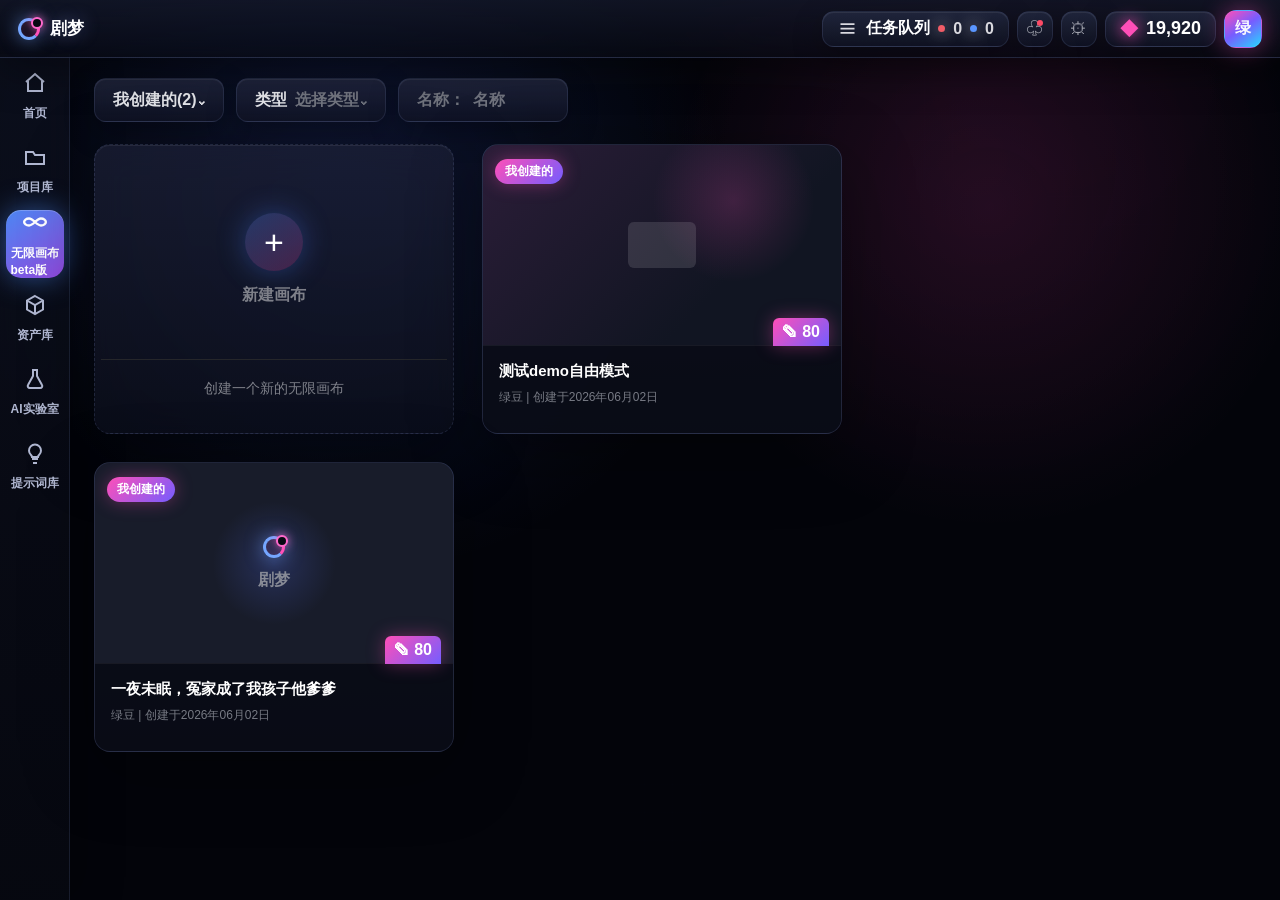
==== index.html @ 3d91cedb "Update canvas app" ====
<!doctype html>
<html lang="zh-CN">
  <head>
    <meta charset="UTF-8" />
    <meta name="viewport" content="width=device-width, initial-scale=1.0" />
    <title>剧梦 - 无限画布</title>
    <link rel="stylesheet" href="./styles.css?v=asset-import-button-1" />
  </head>
  <body>
    <div id="app"></div>
    <script src="./app.js?v=asset-import-button-1"></script>
  </body>
</html>
---- styles.css ----
:root {
  --bg: #0c0c0e;
  --bg-soft: #111114;
  --panel: #1b1b1f;
  --panel-2: #222227;
  --line: #25262b;
  --line-strong: #333640;
  --text: #f4f5f8;
  --muted: #8e909a;
  --muted-2: #6e717b;
  --blue: #1e6cff;
  --blue-soft: rgba(30, 108, 255, 0.18);
  --pink: #ff3f91;
  --green: #19d873;
  --shadow: 0 20px 80px rgba(0, 0, 0, 0.45);
  --topbar: 54px;
  --sidebar: 70px;
  font-family: "PingFang SC", "Microsoft YaHei", "Noto Sans SC", sans-serif;
}

* {
  box-sizing: border-box;
}

body {
  margin: 0;
  min-width: 1180px;
  height: 100vh;
  overflow: hidden;
  background: var(--bg);
  color: var(--text);
  letter-spacing: 0;
}

button,
input,
textarea {
  font: inherit;
}

button {
  border: 0;
  color: inherit;
  background: transparent;
  cursor: pointer;
}

.app-shell {
  width: 100vw;
  height: 100vh;
  background: #0d0d0f;
}

.brand {
  display: flex;
  align-items: center;
  gap: 10px;
  height: var(--topbar);
  padding: 0 18px;
  color: #fff;
  font-weight: 700;
  font-size: 16px;
  white-space: nowrap;
}

.brand-mark {
  position: relative;
  width: 22px;
  height: 22px;
  border: 3px solid #8178ff;
  border-right-color: #e65aac;
  border-radius: 50%;
}

.brand-mark::after {
  content: "";
  position: absolute;
  right: -6px;
  top: -4px;
  width: 8px;
  height: 8px;
  border: 2px solid #c268ff;
  border-radius: 50%;
  background: #101012;
}

.topbar {
  position: fixed;
  inset: 0 0 auto 0;
  z-index: 40;
  height: var(--topbar);
  display: flex;
  align-items: center;
  justify-content: space-between;
  background: #111112;
  border-bottom: 1px solid #202126;
}

.top-left,
.top-right {
  display: flex;
  align-items: center;
  height: 100%;
}

.top-divider {
  width: 1px;
  height: 22px;
  background: #2c2d34;
}

.hamburger {
  width: 50px;
  height: 100%;
  display: grid;
  place-items: center;
  color: #d8d9df;
  font-size: 22px;
}

.canvas-title {
  min-width: 160px;
  height: 100%;
  display: flex;
  align-items: center;
  padding: 0 16px;
  color: #f4f4f6;
  border-left: 1px solid #2b2c31;
}

.title-input {
  width: 190px;
  height: 32px;
  padding: 0 10px;
  border: 1px solid #2c64ef;
  border-radius: 6px;
  background: #17181d;
  color: #fff;
  outline: none;
}

.top-pill {
  height: 36px;
  display: flex;
  align-items: center;
  gap: 8px;
  margin-right: 8px;
  padding: 0 14px;
  border-radius: 12px;
  background: #1a1b20;
  color: #d9d9df;
  font-weight: 600;
  box-shadow: inset 0 0 0 1px rgba(255, 255, 255, 0.03);
}

.queue-dot {
  width: 7px;
  height: 7px;
  border-radius: 50%;
  background: #f05c67;
}

.queue-dot.blue {
  background: #5a96ff;
}

.top-icon {
  width: 36px;
  height: 36px;
  margin-right: 8px;
  border-radius: 12px;
  background: #1a1b20;
  color: #a9abb5;
  display: grid;
  place-items: center;
  font-size: 17px;
  position: relative;
}

.notify-dot {
  position: absolute;
  top: 8px;
  right: 9px;
  width: 6px;
  height: 6px;
  border-radius: 50%;
  background: #ff4b67;
}

.credit {
  color: #fff;
  font-size: 18px;
}

.diamond {
  color: var(--pink);
}

.avatar {
  width: 38px;
  height: 38px;
  margin-right: 18px;
  border-radius: 12px;
  background: linear-gradient(145deg, #ff4da6, #ff2c83);
  display: grid;
  place-items: center;
  font-weight: 800;
}

.projects-layout {
  height: 100vh;
  padding-top: var(--topbar);
  display: grid;
  grid-template-columns: var(--sidebar) 1fr;
}

.project-sidebar {
  border-right: 1px solid #222329;
  background: #111112;
  padding-top: 8px;
}

.nav-item {
  width: 58px;
  height: 68px;
  margin: 0 auto 6px;
  display: flex;
  flex-direction: column;
  align-items: center;
  justify-content: center;
  gap: 6px;
  color: #9c9ea8;
  border-radius: 15px;
  font-size: 12px;
  font-weight: 600;
}

.nav-item.active {
  color: #fff;
  background: #2a2b31;
}

.nav-icon {
  font-size: 23px;
  line-height: 1;
}

.project-main {
  padding: 24px;
  background: #0f0f10;
}

.filters {
  display: flex;
  align-items: center;
  gap: 12px;
  margin-bottom: 22px;
}

.filter-pill,
.search-pill {
  height: 44px;
  display: flex;
  align-items: center;
  gap: 8px;
  border-radius: 12px;
  background: #202126;
  color: #e5e6eb;
  padding: 0 18px;
  font-weight: 700;
}

.filter-pill span,
.search-pill span {
  color: #737681;
  font-weight: 600;
}

.search-pill {
  width: 170px;
  color: #72757f;
  justify-content: flex-start;
}

.project-grid {
  display: grid;
  grid-template-columns: 360px 360px 360px;
  gap: 24px;
  align-items: start;
}

.new-project-card,
.project-card {
  height: 290px;
  overflow: hidden;
  border-radius: 16px;
  background: #161719;
}

.new-project-card {
  border: 1px dashed #303139;
  color: #7e8089;
}

.new-project-hit {
  height: 200px;
  display: grid;
  place-items: center;
  border-bottom: 1px solid #25262a;
}

.new-plus {
  width: 58px;
  height: 58px;
  border-radius: 50%;
  background: #2b2c31;
  color: #b6b8c0;
  display: grid;
  place-items: center;
  margin: 0 auto 14px;
  font-size: 34px;
  font-weight: 300;
}

.new-project-card p {
  margin: 0;
  padding: 20px;
  font-size: 14px;
}

.project-card {
  position: relative;
  background: #1d1e22;
  color: #fff;
}

.project-card .thumb {
  height: 200px;
  display: grid;
  place-items: center;
  background: radial-gradient(circle at 52% 34%, rgba(161, 128, 103, 0.28), transparent 20%),
    linear-gradient(135deg, #563428, #27272b 70%);
}

.project-card.alt .thumb {
  background: #292a2e;
}

.created-badge {
  position: absolute;
  left: 12px;
  top: 14px;
  border-radius: 999px;
  padding: 4px 10px;
  background: var(--pink);
  font-size: 12px;
  font-weight: 700;
}

.project-meta {
  position: relative;
  height: 90px;
  padding: 16px 16px 0;
  background: #17181b;
}

.project-meta h3 {
  margin: 0 0 8px;
  font-size: 15px;
}

.project-meta p {
  margin: 0;
  color: #777a84;
  font-size: 12px;
}

.price-tag {
  position: absolute;
  right: 12px;
  top: -28px;
  height: 28px;
  display: flex;
  align-items: center;
  gap: 4px;
  border-radius: 6px 6px 0 0;
  background: rgba(187, 49, 119, 0.7);
  padding: 0 9px;
  color: #ff7ab8;
  font-weight: 700;
}

.canvas-page {
  height: 100vh;
  padding-top: var(--topbar);
  background: #09090a;
}

.canvas-toolbar {
  position: fixed;
  z-index: 35;
  left: 0;
  top: var(--topbar);
  bottom: 0;
  width: 54px;
  border-right: 1px solid #25262a;
  background: #0c0c0e;
  display: flex;
  flex-direction: column;
  align-items: center;
  padding-top: 14px;
}

.tool-btn {
  width: 40px;
  height: 40px;
  border-radius: 10px;
  color: #aeb1bc;
  display: grid;
  place-items: center;
  margin-bottom: 14px;
  font-size: 22px;
}

.tool-btn.primary {
  background: #1269ff;
  color: #fff;
}

.tool-btn.bottom {
  margin-top: auto;
  margin-bottom: 22px;
}

.canvas-viewport {
  position: absolute;
  inset: var(--topbar) 0 0 54px;
  overflow: hidden;
  cursor: grab;
  background-color: #09090a;
  background-image:
    linear-gradient(rgba(255, 255, 255, 0.065) 1px, transparent 1px),
    linear-gradient(90deg, rgba(255, 255, 255, 0.065) 1px, transparent 1px),
    linear-gradient(rgba(255, 255, 255, 0.025) 1px, transparent 1px),
    linear-gradient(90deg, rgba(255, 255, 255, 0.025) 1px, transparent 1px);
  background-size: 80px 80px, 80px 80px, 16px 16px, 16px 16px;
}

.canvas-viewport.panning {
  cursor: grabbing;
}

.world {
  position: absolute;
  left: 0;
  top: 0;
  width: 1px;
  height: 1px;
  transform-origin: 0 0;
  will-change: transform;
}

.edge-layer {
  position: absolute;
  left: -50000px;
  top: -50000px;
  width: 100000px;
  height: 100000px;
  overflow: visible;
  pointer-events: none;
}

.edge-path {
  fill: none;
  stroke: #566179;
  stroke-width: 2;
  pointer-events: stroke;
  cursor: pointer;
  will-change: d;
}

.edge-layer marker path {
  fill: rgba(144, 170, 255, 0.88);
}

.edge-path.hit {
  stroke: transparent;
  stroke-width: 14;
}

.edge-path.selected {
  stroke: #2e7cff;
}

.edge-path.pending {
  stroke: #2e7cff;
  stroke-dasharray: 8 8;
  pointer-events: none;
}

.empty-hint {
  position: absolute;
  left: 50%;
  top: 50%;
  display: flex;
  align-items: center;
  gap: 12px;
  color: #737680;
  transform: translate(-50%, -50%);
  font-size: 20px;
  font-weight: 500;
  pointer-events: none;
}

.empty-hint-icon {
  width: 22px;
  height: 22px;
  display: grid;
  place-items: center;
  color: #8c8f9c;
}

.node {
  position: absolute;
  background: #1a1b1f;
  border: 1px solid #252830;
  border-radius: 14px;
  color: #f0f1f4;
  box-shadow: 0 20px 50px rgba(0, 0, 0, 0.25);
  user-select: none;
  will-change: left, top, width, height;
}

.image-node.has-image {
  background: transparent;
  border-color: #3f4149;
}

.node.selected {
  border-color: #1e6cff;
  box-shadow: 0 0 0 1px #1e6cff, 0 0 34px rgba(30, 108, 255, 0.25);
}

.node-header {
  height: 46px;
  display: flex;
  align-items: center;
  gap: 10px;
  padding: 0 18px;
  color: #9a9da7;
  font-size: 14px;
  font-weight: 600;
}

.node-header button {
  margin-left: auto;
  color: #9fa2ac;
  border-radius: 6px;
  width: 26px;
  height: 26px;
}

.node-header button:hover {
  background: #292a30;
}

.node-body {
  padding: 14px 18px 18px;
}

.text-node .node-body,
.image-node .node-body {
  height: calc(100% - 46px);
}

.image-node.has-image .node-header {
  position: absolute;
  left: 0;
  top: -39px;
  height: 30px;
  padding: 0;
  color: #a5a7b0;
  font-size: 20px;
  background: transparent;
  pointer-events: none;
}

.image-node.has-image .node-body {
  height: 100%;
  padding: 0;
}

.text-node-empty {
  height: 120px;
  display: grid;
  place-items: center;
}

.skeleton-line {
  height: 8px;
  border-radius: 999px;
  background: #2c2d32;
  margin-bottom: 7px;
}

.node textarea {
  width: 100%;
  height: 100%;
  min-height: 120px;
  resize: none;
  outline: 0;
  border: 1px solid transparent;
  border-radius: 10px;
  background: #141518;
  color: #e9eaf0;
  padding: 12px;
  line-height: 1.6;
}

.node textarea:focus {
  border-color: #2e6eff;
}

.try-title {
  color: #8b8e98;
  margin: 4px 0 10px;
  font-size: 13px;
}

.quick-row {
  height: 40px;
  display: flex;
  align-items: center;
  gap: 10px;
  padding: 0 12px;
  margin-bottom: 10px;
  border-radius: 9px;
  background: #222328;
  color: #f0f1f6;
  font-weight: 600;
}

.quick-row span:last-child {
  margin-left: auto;
  color: #767985;
}

.image-drop {
  height: 94px;
  display: grid;
  place-items: center;
  text-align: center;
  border: 1px dashed #555761;
  border-radius: 10px;
  background: #111214;
  color: #858893;
}

.image-drop strong {
  display: block;
  margin-top: 8px;
  color: #979aa5;
  font-size: 13px;
}

.image-drop small {
  display: block;
  margin-top: 4px;
  font-size: 12px;
}

.image-preview {
  width: 100%;
  height: 100%;
  border-radius: 10px;
  object-fit: cover;
  background: #111214;
  border: 1px solid #2c2e36;
}

.image-node.has-image .image-preview {
  border-color: #4b4d56;
  box-shadow: 0 22px 70px rgba(0, 0, 0, 0.36);
}

.image-node.expanding {
  background: #f6f7f9;
  border: 0;
  overflow: visible;
}

.image-node.expanding .node-header,
.image-node.expanding .image-size-label {
  color: #3a3c44;
}

.image-node.expanding .node-body {
  height: 100%;
  overflow: visible;
}

.node-expand-canvas {
  width: 100%;
  height: 100%;
  display: grid;
  place-items: center;
  border: 5px solid #15191f;
  background-color: #fff;
  background-image:
    linear-gradient(45deg, #e5e7eb 25%, transparent 25%),
    linear-gradient(-45deg, #e5e7eb 25%, transparent 25%),
    linear-gradient(45deg, transparent 75%, #e5e7eb 75%),
    linear-gradient(-45deg, transparent 75%, #e5e7eb 75%);
  background-position: 0 0, 0 12px, 12px -12px, -12px 0;
  background-size: 24px 24px;
}

.node-expand-canvas .image-preview {
  width: 58%;
  height: 58%;
  border: 0;
  border-radius: 0;
  box-shadow: none;
}

.node-expand-panel {
  position: absolute;
  left: 50%;
  top: calc(100% + 26px);
  z-index: 9;
  width: max-content;
  max-width: calc(100vw - 40px);
  height: 70px;
  display: flex;
  align-items: center;
  gap: 14px;
  transform: translateX(-50%);
  border-radius: 26px;
  background: #fff;
  box-shadow: 0 18px 56px rgba(20, 25, 35, 0.16);
  padding: 0 16px 0 14px;
  color: #15161a;
}

.expand-exit {
  width: 80px;
  height: 58px;
  display: grid;
  place-items: center;
  border-right: 1px solid #e2e4e8;
  color: #15161a;
  font-size: 38px;
}

.expand-exit span {
  display: block;
  margin-top: -8px;
  font-size: 15px;
}

.expand-scale-select select,
.node-expand-panel .ratio-option {
  height: 46px;
  border: 0;
  border-radius: 12px;
  background: transparent;
  color: #15161a;
  padding: 0 18px;
  font-size: 22px;
}

.expand-select {
  position: relative;
}

.expand-select > button {
  height: 46px;
  min-width: 116px;
  display: inline-flex;
  align-items: center;
  justify-content: center;
  gap: 8px;
  border-radius: 12px;
  color: #15161a;
  font-size: 18px;
  font-weight: 700;
  white-space: nowrap;
}

.expand-select > button small {
  color: #7b8190;
  font-size: 13px;
  font-weight: 700;
}

.expand-select.open > button,
.expand-select > button:hover {
  background: #e8e8ea;
}

.expand-select-menu {
  position: absolute;
  left: 0;
  bottom: calc(100% + 10px);
  min-width: 148px;
  overflow: hidden;
  border: 1px solid #d9dbe1;
  border-radius: 14px;
  background: #fff;
  box-shadow: 0 18px 48px rgba(20, 25, 35, 0.18);
  padding: 6px;
}

.expand-select-menu button {
  width: 100%;
  height: 40px;
  border-radius: 10px;
  color: #15161a;
  font-size: 18px;
}

.expand-select-menu button:hover,
.expand-select-menu button.active {
  background: #e8e8ea;
}

.node-expand-panel .ratio-option.active {
  background: #e8e8ea;
}

.expand-apply {
  width: 52px;
  height: 52px;
  flex: 0 0 auto;
  border-radius: 18px;
  color: #fff;
  font-size: 26px;
  font-weight: 900;
  background: linear-gradient(145deg, #5f7cff, #d64cff);
  box-shadow: 0 12px 28px rgba(95, 124, 255, 0.36), 0 0 28px rgba(214, 76, 255, 0.26);
}

.expand-apply:hover {
  transform: translateY(-1px);
}

.task-state {
  position: absolute;
  inset: 0;
  z-index: 4;
  display: grid;
  place-items: center;
  align-content: center;
  gap: 8px;
  border-radius: 14px;
  background: rgba(15, 16, 19, 0.68);
  color: #fff;
  text-align: center;
  pointer-events: none;
}

.task-state::before {
  content: "";
  width: 32px;
  height: 32px;
  border: 3px solid rgba(255, 255, 255, 0.28);
  border-top-color: #fff;
  border-radius: 50%;
  animation: spin 0.9s linear infinite;
}

.task-state.success::before {
  content: "✓";
  width: 34px;
  height: 34px;
  display: grid;
  place-items: center;
  border: 0;
  border-radius: 50%;
  background: #20c76c;
  animation: none;
}

.task-state.failed::before {
  content: "!";
  width: 34px;
  height: 34px;
  display: grid;
  place-items: center;
  border: 0;
  border-radius: 50%;
  background: #e04c5f;
  animation: none;
}

.task-state strong {
  font-size: 18px;
}

.task-state span {
  color: #cfd2da;
  font-size: 13px;
}

@keyframes spin {
  to { transform: rotate(360deg); }
}

.image-size-label {
  position: absolute;
  top: -37px;
  left: 50%;
  transform: translateX(-50%);
  color: #777a84;
  font-size: 18px;
  white-space: nowrap;
  pointer-events: none;
}

.image-tool-panel {
  position: absolute;
  left: 50%;
  top: -108px;
  z-index: 8;
  width: 630px;
  height: 70px;
  display: flex;
  flex-wrap: nowrap;
  align-items: stretch;
  transform: translateX(-50%) scale(var(--toolbar-scale, 1));
  transform-origin: bottom center;
  border: 1px solid rgba(255, 255, 255, 0.08);
  background: linear-gradient(180deg, rgba(42, 43, 46, 0.94), rgba(30, 31, 34, 0.94));
  box-shadow: 0 22px 80px rgba(0, 0, 0, 0.55);
}

.image-tool {
  position: relative;
  flex: 0 0 70px;
  width: 70px;
  display: flex;
  flex-direction: column;
  align-items: center;
  justify-content: center;
  gap: 4px;
  color: #fff;
  font-size: 14px;
  min-width: 0;
}

.image-tool + .image-tool {
  border-left: 1px solid rgba(255, 255, 255, 0.08);
}

.image-tool span {
  height: 22px;
  display: grid;
  place-items: center;
  font-size: 22px;
  line-height: 1;
}

.image-tool strong {
  max-width: 100%;
  overflow: hidden;
  text-overflow: clip;
  white-space: nowrap;
  font-size: 12px;
  font-weight: 700;
}

.image-tool:hover {
  background: rgba(255, 255, 255, 0.06);
}

.asset-preview {
  height: 100%;
}

.composer {
  position: absolute;
  left: 0;
  top: calc(100% + 8px);
  width: 680px;
  min-height: 150px;
  border-radius: 14px;
  background: #202125;
  box-shadow: var(--shadow);
  padding: 18px 20px;
  z-index: 6;
}

.composer.compact {
  width: 600px;
}

.image-composer.with-image {
  width: min(760px, 96vw);
}

.composer textarea {
  min-height: 72px;
  height: 82px;
  background: transparent;
  border: 0;
  padding: 0;
  font-size: 15px;
}

.composer textarea:focus {
  border: 0;
}

.composer-footer {
  display: flex;
  align-items: center;
  gap: 14px;
  flex-wrap: wrap;
  margin-top: 16px;
  color: #c0c2ca;
  font-size: 14px;
}

.composer-footer .send {
  margin-left: auto;
  width: 38px;
  height: 38px;
  border-radius: 14px;
  background: #696b7c;
  color: #fff;
  font-size: 19px;
}

.composer-footer .send:disabled {
  opacity: 0.35;
  cursor: not-allowed;
}

.composer-select {
  display: inline-flex;
  align-items: center;
  gap: 6px;
  color: #e1e2e8;
  white-space: nowrap;
}

.composer-select select {
  border: 0;
  outline: 0;
  background: transparent;
  color: #e1e2e8;
  font: inherit;
  font-weight: 700;
}

.custom-select {
  position: relative;
  z-index: 20;
}

.select-trigger {
  height: 32px;
  display: inline-flex;
  align-items: center;
  gap: 8px;
  border-radius: 8px;
  color: #e1e2e8;
  padding: 0 2px;
}

.select-trigger strong {
  font-weight: 800;
}

.select-trigger em {
  color: #b6b9c4;
  font-style: normal;
  font-size: 18px;
}

.select-trigger:hover,
.custom-select.open .select-trigger {
  color: #fff;
}

.select-menu {
  position: absolute;
  left: 0;
  bottom: calc(100% + 8px);
  min-width: 128px;
  overflow: hidden;
  border: 1px solid #343640;
  border-radius: 10px;
  background: #222328;
  box-shadow: 0 18px 58px rgba(0, 0, 0, 0.48);
  padding: 6px;
}

.select-menu button {
  width: 100%;
  height: 34px;
  display: flex;
  align-items: center;
  border-radius: 7px;
  color: #d9dbe2;
  padding: 0 10px;
  text-align: left;
  white-space: nowrap;
}

.select-menu button:hover,
.select-menu button.active {
  background: #2d6dff;
  color: #fff;
}

.panorama-chip {
  height: 34px;
  display: inline-flex;
  align-items: center;
  gap: 7px;
  padding: 0 12px 0 8px;
  border-radius: 12px;
  color: #dfe4f8;
  white-space: nowrap;
  background: rgba(255, 255, 255, 0.035);
  border: 1px solid rgba(166, 184, 255, 0.12);
  transition: transform 0.16s ease, background 0.16s ease, box-shadow 0.16s ease, color 0.16s ease;
}

.panorama-chip span {
  width: 24px;
  height: 24px;
  display: grid;
  place-items: center;
  border-radius: 8px;
  color: #fff;
  font-size: 10px;
  font-weight: 900;
  line-height: 1;
  background: linear-gradient(145deg, #5f7cff, #a855ff);
  box-shadow: 0 0 16px rgba(126, 90, 255, 0.35);
}

.panorama-chip strong {
  font-size: 14px;
  font-weight: 800;
}

.panorama-chip:hover {
  transform: translateY(-1px);
  color: #fff;
  background: rgba(90, 116, 196, 0.18);
  box-shadow: 0 0 22px rgba(126, 90, 255, 0.2);
}

.panorama-chip.active {
  color: #fff;
  background: linear-gradient(145deg, rgba(79, 141, 255, 0.3), rgba(255, 79, 184, 0.18));
  border-color: rgba(182, 199, 255, 0.28);
  box-shadow: 0 0 24px rgba(126, 90, 255, 0.28), inset 0 1px 0 rgba(255, 255, 255, 0.12);
}

.composer-reference {
  width: fit-content;
  max-width: 220px;
  height: 54px;
  display: flex;
  align-items: center;
  gap: 10px;
  margin-bottom: 12px;
  border-radius: 10px;
  background: rgba(255, 255, 255, 0.04);
  padding: 6px 10px 6px 6px;
  color: #cfd1d8;
  font-size: 13px;
}

.composer-reference img {
  width: 42px;
  height: 42px;
  object-fit: cover;
  border-radius: 8px;
}

.resize-handle {
  position: absolute;
  right: 10px;
  bottom: 10px;
  width: 18px;
  height: 18px;
  border-radius: 6px;
  cursor: se-resize;
  opacity: 0;
  transition: opacity 0.12s ease;
}

.resize-handle::before,
.resize-handle::after {
  content: "";
  position: absolute;
  right: 2px;
  bottom: 3px;
  width: 10px;
  height: 2px;
  border-radius: 999px;
  background: #8f929c;
  transform: rotate(-45deg);
  transform-origin: right center;
}

.resize-handle::after {
  right: 2px;
  bottom: 8px;
  width: 6px;
}

.node.selected:hover .resize-handle {
  opacity: 1;
}

.confirm-mask {
  position: fixed;
  inset: 0;
  z-index: 120;
  display: grid;
  place-items: center;
  background: rgba(0, 0, 0, 0.42);
}

.confirm-card {
  width: 320px;
  border-radius: 16px;
  border: 1px solid #333640;
  background: #1f2025;
  box-shadow: var(--shadow);
  padding: 20px;
}

.confirm-title {
  color: #fff;
  font-size: 16px;
  font-weight: 800;
  margin-bottom: 14px;
}

.confirm-card p {
  margin: 8px 0;
  color: #b8bac4;
  font-size: 14px;
}

.confirm-card strong {
  color: #fff;
}

.confirm-actions {
  display: flex;
  justify-content: flex-end;
  gap: 10px;
  margin-top: 18px;
}

.preview-card {
  position: relative;
  width: min(78vw, 960px);
  max-height: 82vh;
  border-radius: 14px;
  border: 1px solid #3a3c45;
  background: #141518;
  box-shadow: var(--shadow);
  padding: 14px;
}

.preview-card img {
  width: 100%;
  max-height: calc(82vh - 28px);
  display: block;
  object-fit: contain;
  border-radius: 10px;
}

.preview-close {
  position: absolute;
  right: 18px;
  top: 18px;
  z-index: 2;
  background: rgba(0, 0, 0, 0.55);
}

.image-edit-mask {
  position: fixed;
  inset: 0;
  z-index: 115;
  display: grid;
  place-items: center;
  background: #f3f5f8;
  color: #15161a;
}

.image-edit-mask.light {
  background: rgba(0, 0, 0, 0.48);
  backdrop-filter: blur(4px);
}

.expand-stage {
  width: min(1120px, calc(100vw - 44px));
  display: grid;
  gap: 26px;
  justify-items: center;
}

.expand-frame {
  width: min(680px, 72vw);
  height: 310px;
  position: relative;
  border: 6px solid #16191f;
  box-shadow: 0 14px 38px rgba(0, 0, 0, 0.18);
}

.expand-frame::before,
.expand-frame::after {
  content: "";
  position: absolute;
  width: 44px;
  height: 22px;
  background: #16191f;
  left: 50%;
  transform: translateX(-50%);
}

.expand-frame::before {
  top: -14px;
  border-radius: 8px 8px 0 0;
}

.expand-frame::after {
  bottom: -14px;
  border-radius: 0 0 8px 8px;
}

.expand-checker {
  width: 100%;
  height: 100%;
  display: grid;
  place-items: center;
  background-color: #fff;
  background-image:
    linear-gradient(45deg, #e4e5e8 25%, transparent 25%),
    linear-gradient(-45deg, #e4e5e8 25%, transparent 25%),
    linear-gradient(45deg, transparent 75%, #e4e5e8 75%),
    linear-gradient(-45deg, transparent 75%, #e4e5e8 75%);
  background-position: 0 0, 0 12px, 12px -12px, -12px 0;
  background-size: 24px 24px;
}

.expand-checker img {
  width: 62%;
  height: 62%;
  object-fit: cover;
}

.edit-prompt-bar {
  width: min(960px, calc(100vw - 80px));
  height: 74px;
  display: flex;
  align-items: center;
  gap: 20px;
  border-radius: 26px;
  background: #fff;
  box-shadow: 0 20px 58px rgba(20, 25, 35, 0.14);
  padding: 0 24px;
}

.edit-prompt-bar input {
  flex: 1;
  border: 0;
  outline: 0;
  color: #333844;
  background: transparent;
  font-size: 24px;
}

.edit-prompt-bar input::placeholder {
  color: #a2a9b4;
}

.edit-send {
  width: 52px;
  height: 52px;
  border-radius: 50%;
  background: #0f1014;
  color: #fff;
  font-size: 28px;
}

.edit-send:disabled {
  opacity: 0.35;
  cursor: not-allowed;
}

.expand-toolbar {
  width: min(1120px, 100vw);
  height: 70px;
  display: flex;
  align-items: center;
  gap: 20px;
  border-radius: 26px 26px 0 0;
  background: #fff;
  box-shadow: 0 -14px 40px rgba(20, 25, 35, 0.08);
  padding: 0 28px;
}

.edit-exit {
  width: 88px;
  height: 58px;
  display: grid;
  place-items: center;
  color: #16191f;
  font-size: 42px;
  border-right: 1px solid #e2e4e8;
}

.edit-exit span {
  font-size: 16px;
  margin-top: -8px;
}

.expand-toolbar select,
.ratio-option {
  height: 44px;
  border: 0;
  border-radius: 12px;
  background: transparent;
  color: #16191f;
  padding: 0 20px;
  font-size: 22px;
}

.ratio-option.active {
  background: #e8e8ea;
}

.inpaint-stage {
  width: min(980px, calc(100vw - 80px));
  max-height: calc(100vh - 88px);
  display: grid;
  justify-items: center;
  border: 1px solid #30323a;
  border-radius: 18px;
  background: #18191f;
  box-shadow: 0 28px 100px rgba(0, 0, 0, 0.62);
  padding: 20px 22px 24px;
}

.inpaint-title {
  justify-self: start;
  display: flex;
  align-items: center;
  gap: 8px;
  margin-bottom: 8px;
  color: #f2f3f7;
  font-size: 18px;
}

.inpaint-image-wrap {
  position: relative;
  width: 100%;
  height: min(520px, calc(100vh - 340px));
  min-height: 320px;
  cursor: crosshair;
  overflow: hidden;
  border-radius: 10px;
}

.inpaint-image-wrap img {
  width: 100%;
  height: 100%;
  display: block;
  object-fit: cover;
}

.inpaint-border {
  position: absolute;
  inset: 0;
  border: 2px solid #07d9ee;
  pointer-events: none;
}

.mask-mark {
  position: absolute;
  display: block;
  border-radius: 50%;
  transform: translate(-50%, -50%);
  background: radial-gradient(circle, rgba(180, 255, 245, 0.82), rgba(57, 184, 184, 0.18));
  border: 1px solid rgba(255, 255, 255, 0.6);
  pointer-events: none;
}

.inpaint-toolbar {
  height: 66px;
  display: flex;
  align-items: center;
  gap: 12px;
  margin-top: 24px;
  border-radius: 16px;
  background: #f7f8fa;
  box-shadow: 0 14px 36px rgba(20, 25, 35, 0.12);
  padding: 0 12px;
}

.inpaint-toolbar button {
  width: 46px;
  height: 46px;
  border-radius: 12px;
  color: #15161a;
  font-size: 20px;
}

.inpaint-toolbar button svg,
.annotate-toolbar button svg {
  display: block;
  width: 22px;
  height: 22px;
  margin: auto;
}

.inpaint-toolbar button.active {
  background: #e6e7ea;
}

.inpaint-toolbar .inpaint-confirm {
  width: auto;
  min-width: 72px;
  padding: 0 18px;
  color: #fff;
  font-size: 16px;
  font-weight: 800;
  background: linear-gradient(135deg, #6f72ff, #d94bff);
  box-shadow: 0 12px 28px rgba(111, 114, 255, 0.28), 0 0 22px rgba(217, 75, 255, 0.22);
}

.inpaint-toolbar .inpaint-confirm:hover {
  transform: translateY(-1px);
  box-shadow: 0 16px 34px rgba(111, 114, 255, 0.34), 0 0 28px rgba(217, 75, 255, 0.28);
}

.inpaint-toolbar span {
  width: 1px;
  height: 28px;
  background: #e0e2e6;
}

.panorama-mask {
  place-items: stretch;
  padding-top: 86px;
  background:
    radial-gradient(circle at 28% 20%, rgba(79, 141, 255, 0.18), transparent 34%),
    radial-gradient(circle at 78% 18%, rgba(255, 79, 184, 0.12), transparent 30%),
    rgba(0, 0, 0, 0.74);
  color: #f8fbff;
  backdrop-filter: blur(8px) saturate(135%);
}

.panorama-workspace {
  min-height: 100%;
  display: grid;
  grid-template-rows: 72px 1fr;
}

.panorama-nav {
  position: fixed;
  left: 50%;
  top: 76px;
  z-index: 125;
  width: max-content;
  max-width: calc(100vw - 48px);
  height: 66px;
  display: flex;
  align-items: center;
  justify-content: center;
  gap: 0;
  padding: 0 14px;
  transform: translateX(-50%);
  border-radius: 18px;
  background: linear-gradient(180deg, rgba(42, 43, 46, 0.92), rgba(20, 22, 28, 0.88));
  border: 1px solid rgba(255, 255, 255, 0.12);
  box-shadow: 0 20px 70px rgba(0, 0, 0, 0.4);
  backdrop-filter: blur(20px) saturate(140%);
  overflow-x: auto;
  scrollbar-width: none;
}

.panorama-nav::-webkit-scrollbar {
  display: none;
}

.panorama-nav button {
  height: 54px;
  min-width: 126px;
  padding: 0 18px;
  display: inline-flex;
  align-items: center;
  justify-content: center;
  gap: 10px;
  color: #f8fbff;
  border-left: 1px solid rgba(255, 255, 255, 0.08);
  font-size: 17px;
  white-space: nowrap;
}

.panorama-nav button:first-child {
  border-left: 0;
}

.panorama-nav button span {
  font-size: 22px;
  line-height: 1;
}

.panorama-nav button strong {
  font-weight: 800;
}

.panorama-nav button:hover {
  background: linear-gradient(180deg, rgba(79, 141, 255, 0.2), rgba(255, 79, 184, 0.12));
}

.panorama-content {
  width: min(1180px, calc(100vw - 80px));
  margin: 52px auto 42px;
  display: block;
}

.panorama-main {
  min-width: 0;
}

.panorama-title {
  display: flex;
  align-items: center;
  gap: 10px;
  margin-bottom: 14px;
  color: rgba(248, 251, 255, 0.72);
  font-size: 18px;
  font-weight: 700;
}

.panorama-image-frame {
  position: relative;
  height: min(620px, calc(100vh - 300px));
  min-height: 360px;
  border-radius: 14px;
  overflow: hidden;
  background: #050811;
  border: 2px solid #13d7ad;
  box-shadow: 0 32px 110px rgba(0, 0, 0, 0.55), 0 0 34px rgba(19, 215, 173, 0.26);
}

.panorama-image-frame img {
  width: 100%;
  height: 100%;
  display: block;
  object-fit: cover;
}

.crop-mask {
  place-items: center;
  background:
    radial-gradient(circle at 30% 18%, rgba(79, 141, 255, 0.16), transparent 34%),
    radial-gradient(circle at 78% 18%, rgba(255, 79, 184, 0.12), transparent 30%),
    rgba(0, 0, 0, 0.72);
  color: #f8fbff;
  backdrop-filter: blur(8px) saturate(130%);
}

.crop-workspace {
  width: min(980px, calc(100vw - 64px));
  display: grid;
  justify-items: center;
  gap: 18px;
}

.crop-toolbar {
  height: 78px;
  display: inline-flex;
  align-items: center;
  gap: 18px;
  padding: 0 18px;
  border-radius: 18px;
  background: linear-gradient(180deg, rgba(43, 44, 48, 0.94), rgba(24, 25, 29, 0.94));
  border: 1px solid rgba(255, 255, 255, 0.12);
  box-shadow: 0 24px 80px rgba(0, 0, 0, 0.45);
  backdrop-filter: blur(18px) saturate(135%);
}

.crop-exit {
  width: 58px;
  height: 58px;
  border-radius: 14px;
  color: #fff;
  font-size: 36px;
}

.crop-divider {
  width: 1px;
  height: 48px;
  background: rgba(255, 255, 255, 0.1);
}

.crop-toolbar .expand-select > button {
  color: #fff;
  min-width: 156px;
  font-size: 20px;
}

.crop-toolbar .expand-select > button:hover,
.crop-toolbar .expand-select.open > button {
  background: rgba(255, 255, 255, 0.1);
}

.crop-confirm {
  height: 58px;
  min-width: 112px;
  padding: 0 26px;
  border-radius: 16px;
  color: #111217;
  background: #fff;
  font-size: 22px;
  font-weight: 900;
}

.crop-stage {
  width: 100%;
}

.crop-title {
  display: flex;
  align-items: center;
  gap: 10px;
  margin-bottom: 10px;
  color: rgba(248, 251, 255, 0.72);
  font-size: 18px;
  font-weight: 700;
}

.crop-title em {
  margin-left: auto;
  color: rgba(248, 251, 255, 0.5);
  font-style: normal;
}

.crop-frame {
  position: relative;
  width: 100%;
  height: min(560px, calc(100vh - 260px));
  min-height: 340px;
  overflow: visible;
  border-radius: 8px;
}

.crop-frame img {
  width: 100%;
  height: 100%;
  display: block;
  object-fit: cover;
}

.crop-box {
  position: absolute;
  inset: 0;
  border: 5px solid #fff;
  box-shadow: 0 0 0 999px rgba(0, 0, 0, 0.24), 0 24px 90px rgba(0, 0, 0, 0.36);
  pointer-events: none;
}

.crop-grid {
  position: absolute;
  background: rgba(255, 255, 255, 0.72);
}

.crop-grid.v1,
.crop-grid.v2 {
  top: 0;
  bottom: 0;
  width: 1px;
}

.crop-grid.v1 { left: 33.333%; }
.crop-grid.v2 { left: 66.666%; }

.crop-grid.h1,
.crop-grid.h2 {
  left: 0;
  right: 0;
  height: 1px;
}

.crop-grid.h1 { top: 33.333%; }
.crop-grid.h2 { top: 66.666%; }

.crop-handle {
  position: absolute;
  width: 32px;
  height: 32px;
  background: #fff;
}

.crop-handle.tl { left: -5px; top: -5px; clip-path: polygon(0 0, 100% 0, 100% 22%, 22% 22%, 22% 100%, 0 100%); }
.crop-handle.tr { right: -5px; top: -5px; clip-path: polygon(0 0, 100% 0, 100% 100%, 78% 100%, 78% 22%, 0 22%); }
.crop-handle.bl { left: -5px; bottom: -5px; clip-path: polygon(0 0, 22% 0, 22% 78%, 100% 78%, 100% 100%, 0 100%); }
.crop-handle.br { right: -5px; bottom: -5px; clip-path: polygon(78% 0, 100% 0, 100% 100%, 0 100%, 0 78%, 78% 78%); }
.crop-handle.tm,
.crop-handle.bm {
  left: 50%;
  width: 54px;
  height: 10px;
  transform: translateX(-50%);
  border-radius: 0 0 8px 8px;
}
.crop-handle.tm { top: -5px; }
.crop-handle.bm { bottom: -5px; border-radius: 8px 8px 0 0; }
.crop-handle.lm,
.crop-handle.rm {
  top: 50%;
  width: 10px;
  height: 54px;
  transform: translateY(-50%);
  border-radius: 0 8px 8px 0;
}
.crop-handle.lm { left: -5px; }
.crop-handle.rm { right: -5px; border-radius: 8px 0 0 8px; }

@media (max-width: 1180px) {
  .crop-workspace {
    width: calc(100vw - 32px);
  }

  .crop-toolbar {
    max-width: 100%;
    gap: 10px;
    padding: 0 10px;
  }

  .crop-toolbar .expand-select > button {
    min-width: 126px;
    font-size: 16px;
  }

  .crop-confirm {
    min-width: 86px;
    padding: 0 18px;
    font-size: 18px;
  }

  .panorama-nav {
    max-width: calc(100vw - 32px);
    justify-content: flex-start;
    padding: 0 10px;
  }

  .panorama-nav button {
    min-width: 112px;
    padding: 0 14px;
    font-size: 15px;
  }

  .panorama-nav button span {
    font-size: 19px;
  }

  .panorama-content {
    width: calc(100vw - 36px);
    margin-top: 58px;
  }
}

.annotate-mask {
  place-items: center;
  background:
    radial-gradient(circle at 50% 16%, rgba(110, 139, 255, 0.18), transparent 42%),
    rgba(2, 4, 12, 0.72);
  color: #f8fbff;
  backdrop-filter: blur(8px) saturate(125%);
}

.annotate-stage {
  width: min(1180px, calc(100vw - 64px));
  max-height: calc(100vh - 52px);
  display: grid;
  justify-items: center;
  gap: 18px;
}

.annotate-toolbar {
  height: 72px;
  display: flex;
  align-items: center;
  gap: 14px;
  border-radius: 18px;
  padding: 0 16px;
  color: #f8fbff;
  background: linear-gradient(180deg, rgba(40, 43, 53, 0.9), rgba(22, 24, 31, 0.86));
  border: 1px solid rgba(221, 230, 255, 0.12);
  box-shadow: 0 22px 70px rgba(0, 0, 0, 0.45), 0 0 28px rgba(255, 76, 112, 0.12);
  backdrop-filter: blur(18px) saturate(135%);
}

.annotate-toolbar button {
  width: 48px;
  height: 48px;
  border-radius: 12px;
  color: #f8fbff;
  font-size: 24px;
}

.annotate-toolbar button.active {
  background: rgba(255, 255, 255, 0.12);
  box-shadow: inset 0 0 0 1px rgba(255, 255, 255, 0.08), 0 0 22px rgba(255, 68, 90, 0.2);
}

.annotate-exit {
  width: auto !important;
  padding: 0 14px;
  display: inline-flex;
  align-items: center;
  gap: 8px;
  font-weight: 800;
}

.annotate-exit span {
  font-size: 20px;
}

.toolbar-divider {
  width: 1px;
  height: 40px;
  background: rgba(255, 255, 255, 0.12);
}

.annotate-color {
  width: 30px;
  height: 30px;
  border-radius: 50%;
  background: #ff222e;
  box-shadow: 0 0 0 3px rgba(255, 255, 255, 0.08), 0 0 24px rgba(255, 34, 46, 0.58);
}

.brush-size-control {
  height: 44px;
  display: inline-flex;
  align-items: center;
  gap: 10px;
  color: #f8fbff;
  font-size: 24px;
}

.brush-size-control input {
  width: 118px;
  accent-color: #f8fbff;
}

.annotate-save {
  width: 108px !important;
  border-radius: 14px !important;
  color: #15161a !important;
  background: #fff !important;
  font-size: 20px !important;
  font-weight: 900;
}

.annotate-image-wrap {
  position: relative;
  width: 100%;
  height: min(650px, calc(100vh - 170px));
  min-height: 360px;
  overflow: hidden;
  border-radius: 16px;
  cursor: crosshair;
  background: #070912;
  border: 1px solid rgba(177, 194, 255, 0.18);
  box-shadow: 0 32px 90px rgba(0, 0, 0, 0.5), 0 0 34px rgba(78, 136, 255, 0.16);
}

.annotate-image-wrap.eraser-mode,
.inpaint-image-wrap.eraser-mode {
  cursor: grab;
}

.annotate-image-wrap img {
  width: 100%;
  height: 100%;
  display: block;
  object-fit: cover;
}

.mask-mark.annotate-mark {
  background: rgba(255, 26, 42, 0.5);
  border: 2px solid rgba(255, 55, 70, 0.92);
  box-shadow: 0 0 0 1px rgba(255, 255, 255, 0.3), 0 0 18px rgba(255, 28, 44, 0.6);
}

.version-strip {
  position: absolute;
  left: 18px;
  right: 18px;
  bottom: 12px;
  display: flex;
  align-items: center;
  gap: 8px;
  flex-wrap: wrap;
}

.version-chip {
  min-width: 28px;
  height: 24px;
  padding: 0 8px;
  border-radius: 7px;
  background: #2a2b31;
  color: #a9abb5;
  font-size: 12px;
}

.version-chip.active {
  color: #fff;
  background: #2e6eff;
}

.port {
  position: absolute;
  top: 50%;
  width: 28px;
  height: 28px;
  display: grid;
  place-items: center;
  border: 2px solid rgba(111, 161, 255, 0.98);
  border-radius: 50%;
  background: rgba(4, 8, 20, 0.94);
  color: #fff;
  transform: translateY(-50%);
  opacity: 0;
  scale: 0.82;
  transition: opacity 0.14s ease, scale 0.14s ease, box-shadow 0.14s ease, background 0.14s ease;
  font-size: 24px;
  font-weight: 700;
  line-height: 1;
  cursor: crosshair;
  z-index: 18;
  box-shadow: 0 0 0 3px rgba(16, 28, 58, 0.82), 0 0 22px rgba(78, 141, 255, 0.62);
}

.port::before {
  content: "+";
  transform: translateY(-1px);
}

.node.selected .port,
.node.connect-target .port.in {
  opacity: 1;
  scale: 1;
}

.port.in {
  left: -15px;
}

.port.out {
  right: -15px;
}

.node.selected .port.in {
  opacity: 0.72;
}

.node.connect-target .port.in {
  background: linear-gradient(145deg, rgba(44, 102, 255, 0.95), rgba(255, 79, 184, 0.82));
  box-shadow: 0 0 0 4px rgba(13, 24, 55, 0.86), 0 0 30px rgba(255, 79, 184, 0.5);
}

.node.connect-target .port.out {
  opacity: 0;
}

.floating-menu {
  position: fixed;
  z-index: 80;
  width: 220px;
  border-radius: 14px;
  background: #1b1c20;
  border: 1px solid #30313a;
  box-shadow: var(--shadow);
  padding: 16px;
}

.floating-menu .menu-kicker {
  color: #777a84;
  font-size: 13px;
  margin-bottom: 12px;
}

.menu-row {
  height: 42px;
  display: flex;
  align-items: center;
  gap: 12px;
  border-radius: 9px;
  padding: 0 4px;
  color: #f4f5f8;
  font-size: 18px;
  font-weight: 700;
}

.menu-row:hover {
  background: #25262c;
}

.menu-separator {
  height: 1px;
  margin: 10px 0;
  background: #2b2c32;
}

.zoom-control {
  position: fixed;
  left: 78px;
  bottom: 22px;
  z-index: 50;
  width: 224px;
  height: 44px;
  display: grid;
  grid-template-columns: 48px 1px 46px 1fr 46px;
  align-items: center;
  border-radius: 8px;
  background: #1f2024;
  box-shadow: var(--shadow);
  color: #d7d8de;
  overflow: hidden;
}

.zoom-control .divider {
  width: 1px;
  height: 18px;
  background: #393a42;
}

.zoom-control button {
  height: 44px;
  color: #cfd1d8;
  font-size: 18px;
}

.zoom-control span {
  text-align: center;
  font-weight: 700;
}

.drawer {
  position: fixed;
  z-index: 70;
  left: 66px;
  top: 70px;
  width: 420px;
  max-height: calc(100vh - 96px);
  display: flex;
  flex-direction: column;
  border: 1px solid #30313a;
  border-radius: 14px;
  background: #1a1b20;
  box-shadow: var(--shadow);
  overflow: hidden;
}

.asset-import-mask {
  position: fixed;
  inset: 0;
  z-index: 90;
  display: grid;
  place-items: center;
  background: rgba(0, 0, 0, 0.28);
}

.asset-import-modal {
  width: min(1080px, calc(100vw - 44px));
  height: min(720px, calc(100vh - 80px));
  display: grid;
  grid-template-rows: 52px 1fr 56px;
  overflow: hidden;
  border: 1px solid #272932;
  border-radius: 16px;
  background: #111217;
  box-shadow: 0 28px 100px rgba(0, 0, 0, 0.62);
}

.asset-library-modal {
  position: relative;
  width: min(1080px, calc(100vw - 44px));
  height: min(720px, calc(100vh - 80px));
  display: grid;
  grid-template-rows: 72px 1fr 70px;
  overflow: hidden;
  border: 1px solid #272932;
  border-radius: 16px;
  background: #252323;
  color: #efeff3;
  box-shadow: 0 28px 100px rgba(0, 0, 0, 0.62);
  padding: 0 24px;
}

.asset-library-close {
  position: absolute;
  right: 14px;
  top: 12px;
  z-index: 2;
  width: 38px;
  height: 38px;
  border-radius: 10px;
  background: rgba(255, 255, 255, 0.1);
  color: #f1f1f4;
  display: grid;
  place-items: center;
}

.asset-library-head {
  display: grid;
  place-items: center;
}

.asset-library-head h2 {
  margin: 0;
  font-size: 24px;
  font-weight: 900;
}

.asset-library-content {
  min-height: 0;
  display: grid;
  grid-template-columns: minmax(0, 1fr) 240px;
  gap: 22px;
}

.asset-library-main {
  min-width: 0;
  display: grid;
  grid-template-rows: auto auto 1fr;
  overflow: hidden;
}

.library-tabs {
  height: 38px;
  display: flex;
  align-items: center;
  gap: 32px;
}

.library-tab {
  position: relative;
  height: 38px;
  color: #dedee5;
  font-size: 16px;
  font-weight: 900;
}

.library-tab.active {
  color: #ff4fb8;
}

.library-tab.active::after {
  content: "";
  position: absolute;
  left: 0;
  right: 0;
  bottom: 0;
  height: 3px;
  border-radius: 999px;
  background: #ff4fb8;
}

.library-filter-row {
  display: flex;
  align-items: center;
  gap: 12px;
  flex-wrap: wrap;
  padding: 14px 0 18px;
}

.library-filter-row button,
.library-filter-row label,
.library-search,
.library-sort {
  height: 38px;
  border: 1px solid rgba(255, 255, 255, 0.1);
  border-radius: 9px;
  background: rgba(15, 15, 16, 0.48);
  color: #77777d;
  font-size: 14px;
  font-weight: 700;
}

.library-filter-row button {
  min-width: 138px;
  display: inline-flex;
  align-items: center;
  justify-content: space-between;
  padding: 0 12px;
}

.library-filter-row label {
  width: 246px;
  display: inline-flex;
  align-items: center;
  gap: 14px;
  padding: 0 12px;
}

.library-filter-row em {
  margin-left: auto;
  font-style: normal;
}

.library-card-grid {
  min-height: 0;
  display: grid;
  grid-template-columns: repeat(4, minmax(130px, 1fr));
  gap: 14px;
  overflow-y: auto;
  padding-right: 6px;
}

.library-card-grid::-webkit-scrollbar {
  width: 6px;
}

.library-card-grid::-webkit-scrollbar-thumb {
  border-radius: 999px;
  background: rgba(255, 255, 255, 0.15);
}

.asset-library-card {
  position: relative;
  height: 260px;
  overflow: hidden;
  border-radius: 12px;
  background: #171515;
  border: 1px solid rgba(255, 255, 255, 0.06);
  text-align: left;
}

.asset-library-card.selected {
  border-color: rgba(255, 79, 184, 0.86);
  box-shadow: 0 0 0 2px rgba(255, 79, 184, 0.26);
}

.asset-library-card img {
  width: 100%;
  height: 165px;
  display: block;
  object-fit: cover;
  background: #d8d8dc;
}

.library-card-fade {
  position: absolute;
  left: 0;
  right: 0;
  top: 108px;
  height: 58px;
  background: linear-gradient(180deg, transparent, rgba(23, 21, 21, 0.92));
}

.library-card-count,
.library-card-like {
  position: absolute;
  top: 142px;
  z-index: 2;
  height: 22px;
  display: inline-flex;
  align-items: center;
  border-radius: 6px;
  color: #efeff3;
  font-size: 12px;
  font-weight: 900;
}

.library-card-count {
  left: 8px;
  background: rgba(0, 0, 0, 0.48);
  padding: 0 8px;
}

.library-card-like {
  right: 8px;
}

.library-card-meta {
  display: block;
  padding: 14px 14px 12px;
}

.library-card-meta strong {
  display: block;
  margin-bottom: 10px;
  color: #fff;
  font-size: 16px;
}

.library-card-meta em {
  display: flex;
  gap: 6px;
  flex-wrap: wrap;
  font-style: normal;
}

.library-card-meta i {
  min-height: 22px;
  display: inline-flex;
  align-items: center;
  border-radius: 5px;
  background: rgba(255, 255, 255, 0.08);
  color: #a8a8af;
  padding: 0 8px;
  font-size: 12px;
  font-style: normal;
  font-weight: 800;
}

.asset-library-side {
  min-width: 0;
  display: grid;
  grid-template-rows: 38px 38px 1fr;
  gap: 18px;
  padding-top: 38px;
}

.library-search {
  width: 100%;
  outline: none;
  color: #efeff3;
  padding: 0 12px;
}

.library-sort {
  width: 100%;
  display: inline-flex;
  align-items: center;
  justify-content: space-between;
  padding: 0 12px;
}

.library-side-preview {
  min-height: 0;
  display: grid;
  grid-template-rows: auto 1fr;
  gap: 42px;
  color: #efeff3;
  font-size: 15px;
  font-weight: 900;
}

.library-preview-card,
.library-empty-state {
  align-self: start;
  display: grid;
  justify-items: center;
  gap: 14px;
  color: #d9d9dd;
  padding-top: 60px;
  text-align: center;
}

.library-preview-card img {
  width: 150px;
  height: 180px;
  border-radius: 12px;
  object-fit: cover;
}

.library-empty-state svg {
  width: 112px;
  height: 112px;
  color: #74747a;
}

.asset-library-footer {
  display: flex;
  align-items: center;
  justify-content: center;
  gap: 18px;
}

.asset-library-action {
  width: 252px;
  height: 44px;
  border-radius: 10px;
  background: #3a3638;
  color: #c9c6ca;
  font-size: 15px;
  font-weight: 900;
}

.asset-library-action:not(:disabled):hover {
  background: linear-gradient(135deg, rgba(79, 141, 255, 0.82), rgba(255, 79, 184, 0.72));
  color: #fff;
}

.asset-library-action:disabled {
  opacity: 0.62;
  cursor: not-allowed;
}

.asset-import-header {
  height: 52px;
  display: flex;
  align-items: center;
  justify-content: space-between;
  padding: 0 16px;
  border-bottom: 1px solid #272932;
  color: #fff;
  font-size: 16px;
  font-weight: 800;
}

.asset-import-content {
  min-height: 0;
  display: grid;
  grid-template-columns: 260px 1fr;
}

.asset-project-pane {
  min-width: 0;
  border-right: 1px solid #272932;
  padding: 12px;
  overflow: hidden;
}

.asset-project-list {
  max-height: calc(100% - 48px);
  overflow-y: auto;
  padding-right: 4px;
}

.asset-project-list::-webkit-scrollbar,
.asset-detail-pane::-webkit-scrollbar {
  width: 8px;
}

.asset-project-list::-webkit-scrollbar-thumb,
.asset-detail-pane::-webkit-scrollbar-thumb {
  border-radius: 999px;
  background: #555761;
}

.asset-detail-pane {
  min-width: 0;
  overflow-y: auto;
  padding: 16px 16px 24px;
}

.asset-detail-head h2 {
  margin: 0 0 4px;
  color: #f4f5f8;
  font-size: 18px;
  font-weight: 800;
}

.asset-detail-head p {
  margin: 0;
  color: #7d808b;
  font-size: 13px;
}

.asset-tabs {
  display: flex;
  gap: 10px;
  margin-top: 16px;
  padding-bottom: 12px;
  border-bottom: 1px solid #23252d;
}

.asset-tab {
  height: 32px;
  border-radius: 999px;
  background: #1c1d23;
  color: #c1c3cb;
  padding: 0 16px;
  font-weight: 700;
}

.asset-tab.active {
  color: #fff;
  background: #312a5a;
  box-shadow: inset 0 0 0 1px rgba(130, 116, 255, 0.36);
}

.asset-mini-action {
  height: 26px;
  margin-left: 8px;
  border-radius: 999px;
  background: #1e2027;
  color: #d7d8df;
  padding: 0 10px;
  font-size: 12px;
}

.asset-mini-action:hover {
  background: #2a2c35;
}

.asset-import-footer {
  display: flex;
  align-items: center;
  justify-content: space-between;
  padding: 0 16px;
  border-top: 1px solid #272932;
  background: #111217;
}

.asset-import-footer > div {
  display: flex;
  gap: 10px;
}

.drawer-header {
  height: 56px;
  display: flex;
  align-items: center;
  justify-content: space-between;
  padding: 0 18px;
  border-bottom: 1px solid #2b2c32;
  font-weight: 800;
}

.drawer-close {
  width: 28px;
  height: 28px;
  border-radius: 8px;
  color: #9ea1ab;
}

.drawer-body {
  padding: 16px;
  overflow: auto;
}

.drawer-search {
  width: 100%;
  height: 38px;
  border-radius: 9px;
  border: 1px solid #30313a;
  background: #121316;
  color: #fff;
  outline: 0;
  padding: 0 12px;
  margin-bottom: 14px;
}

.project-choice {
  height: 40px;
  width: 100%;
  display: flex;
  align-items: center;
  justify-content: space-between;
  border-radius: 9px;
  padding: 0 12px;
  color: #cacbd3;
  margin-bottom: 6px;
}

.project-choice.active {
  background: #25262c;
  color: #fff;
}

.asset-section {
  margin-top: 16px;
  border-top: 1px solid #2b2c32;
  padding-top: 12px;
}

.asset-section-head {
  display: flex;
  align-items: center;
  justify-content: space-between;
  margin-bottom: 10px;
  color: #e5e6eb;
  font-weight: 800;
}

.asset-grid {
  display: grid;
  grid-template-columns: repeat(2, minmax(0, 1fr));
  gap: 10px;
}

.asset-card {
  position: relative;
  border: 1px solid #30313a;
  border-radius: 10px;
  overflow: hidden;
  background: #121316;
}

.asset-card.selected {
  border-color: #2e76ff;
}

.asset-card img {
  width: 100%;
  height: 96px;
  object-fit: cover;
  display: block;
}

.asset-card p {
  margin: 0;
  padding: 8px 10px 10px;
  color: #d8d9df;
  font-size: 13px;
}

.asset-card input {
  position: absolute;
  right: 8px;
  top: 8px;
}

.asset-detail-pane .asset-section {
  margin-top: 16px;
  border-top: 0;
  padding-top: 0;
}

.asset-detail-pane .asset-section-head {
  height: 32px;
  margin-bottom: 12px;
}

.asset-detail-pane .asset-grid {
  display: grid;
  grid-template-columns: repeat(auto-fill, minmax(190px, 190px));
  gap: 12px;
}

.asset-detail-pane .asset-card {
  height: 160px;
  border-radius: 10px;
}

.asset-detail-pane .asset-card img {
  height: 128px;
}

.asset-detail-pane .asset-card p {
  position: absolute;
  left: 0;
  right: 0;
  bottom: 0;
  height: 34px;
  display: flex;
  align-items: center;
  background: rgba(20, 21, 25, 0.72);
  padding: 0 10px;
  color: #fff;
}

.drawer-footer {
  padding: 14px 16px;
  border-top: 1px solid #2b2c32;
  display: flex;
  justify-content: space-between;
  align-items: center;
}

.primary-action {
  height: 38px;
  border-radius: 10px;
  background: #176dff;
  color: #fff;
  padding: 0 16px;
  font-weight: 800;
}

.secondary-action {
  height: 34px;
  border-radius: 9px;
  background: #25262c;
  color: #c9cad3;
  padding: 0 12px;
}

.history-row {
  height: 42px;
  display: flex;
  align-items: center;
  justify-content: space-between;
  padding: 0 10px;
  border-bottom: 1px solid #2a2b31;
  color: #d7d8df;
  font-size: 13px;
}

.history-row span {
  color: #777a84;
}

.status-toast {
  position: fixed;
  z-index: 100;
  right: 20px;
  bottom: 22px;
  height: 38px;
  display: flex;
  align-items: center;
  border-radius: 12px;
  background: #202126;
  color: #d9dbe2;
  padding: 0 14px;
  box-shadow: var(--shadow);
  font-size: 13px;
}

.status-toast::before {
  content: "ⓘ";
  margin-right: 8px;
  color: #fff;
}

.status-toast {
  background: #2368c4;
  color: #fff;
  font-size: 18px;
}

.hidden-file {
  display: none;
}

@media (max-width: 1300px) {
  .project-grid {
    grid-template-columns: repeat(2, 360px);
  }

  .composer {
    width: 560px;
  }
}

/* Visual refresh: neo glass SaaS, cold violet-pink technology theme. */
:root {
  --bg: #05070d;
  --bg-soft: rgba(12, 15, 28, 0.72);
  --panel: rgba(22, 25, 42, 0.68);
  --panel-2: rgba(35, 38, 60, 0.68);
  --line: rgba(153, 176, 255, 0.14);
  --line-strong: rgba(200, 214, 255, 0.24);
  --text: #f7f8ff;
  --muted: #a5acc4;
  --muted-2: #747c96;
  --blue: #4f8dff;
  --blue-soft: rgba(79, 141, 255, 0.22);
  --pink: #ff4fb8;
  --green: #37e6a1;
  --glass: rgba(15, 18, 34, 0.72);
  --glass-strong: rgba(24, 28, 48, 0.84);
  --glow-blue: 0 0 28px rgba(72, 128, 255, 0.34);
  --glow-pink: 0 0 28px rgba(255, 64, 184, 0.26);
  --shadow: 0 24px 90px rgba(0, 0, 0, 0.58);
}

body {
  background:
    radial-gradient(circle at 18% 12%, rgba(80, 137, 255, 0.24), transparent 34%),
    radial-gradient(circle at 82% 8%, rgba(255, 70, 188, 0.18), transparent 30%),
    radial-gradient(circle at 52% 90%, rgba(50, 230, 178, 0.08), transparent 34%),
    #05070d;
  color: var(--text);
}

body::before {
  content: "";
  position: fixed;
  inset: 0;
  z-index: -1;
  background:
    linear-gradient(rgba(118, 139, 210, 0.05) 1px, transparent 1px),
    linear-gradient(90deg, rgba(118, 139, 210, 0.05) 1px, transparent 1px);
  background-size: 28px 28px;
  mask-image: radial-gradient(circle at center, #000 0%, rgba(0, 0, 0, 0.8) 52%, transparent 90%);
}

.app-shell,
.canvas-page,
.project-main,
.projects-layout {
  background:
    radial-gradient(circle at 24% 18%, rgba(71, 110, 255, 0.13), transparent 32%),
    radial-gradient(circle at 76% 18%, rgba(255, 67, 184, 0.1), transparent 28%),
    rgba(3, 5, 11, 0.7);
}

.topbar {
  height: 58px;
  background: linear-gradient(180deg, rgba(18, 22, 38, 0.88), rgba(8, 10, 19, 0.74));
  border-bottom: 1px solid rgba(163, 182, 255, 0.14);
  box-shadow: 0 12px 40px rgba(0, 0, 0, 0.38);
  backdrop-filter: blur(20px) saturate(135%);
}

.brand {
  font-size: 17px;
  letter-spacing: 0.02em;
  text-shadow: 0 0 18px rgba(146, 164, 255, 0.38);
}

.brand-mark {
  border-color: #75a6ff;
  border-right-color: #ff4fb8;
  box-shadow: 0 0 18px rgba(117, 166, 255, 0.55), inset 0 0 10px rgba(255, 79, 184, 0.18);
}

.brand-mark::after {
  background: #070912;
  border-color: #ff69cc;
  box-shadow: 0 0 10px rgba(255, 105, 204, 0.8);
}

.top-pill,
.top-icon,
.avatar,
.filter-pill,
.search-pill {
  background: linear-gradient(180deg, rgba(37, 42, 67, 0.78), rgba(17, 20, 37, 0.76));
  border: 1px solid rgba(166, 184, 255, 0.12);
  box-shadow: inset 0 1px 0 rgba(255, 255, 255, 0.07), 0 10px 30px rgba(0, 0, 0, 0.28);
  backdrop-filter: blur(16px);
}

.avatar {
  background: linear-gradient(145deg, #ff4fb8, #775cff 48%, #26d8ff);
  box-shadow: 0 0 24px rgba(255, 79, 184, 0.42);
}

.diamond,
.queue-dot {
  filter: drop-shadow(0 0 8px currentColor);
}

.project-sidebar,
.canvas-toolbar {
  background: linear-gradient(180deg, rgba(12, 15, 28, 0.86), rgba(7, 9, 17, 0.86));
  border-color: rgba(156, 177, 255, 0.12);
  box-shadow: 14px 0 42px rgba(0, 0, 0, 0.24);
  backdrop-filter: blur(18px);
}

.nav-item,
.tool-btn {
  color: #b1b8d2;
  transition: transform 0.16s ease, background 0.16s ease, box-shadow 0.16s ease, color 0.16s ease;
}

.nav-item:hover,
.tool-btn:hover {
  transform: translateY(-1px);
  color: #fff;
  background: rgba(64, 83, 138, 0.36);
  box-shadow: var(--glow-blue);
}

.nav-item.active,
.tool-btn.primary {
  background: linear-gradient(145deg, rgba(79, 141, 255, 0.95), rgba(168, 83, 255, 0.86));
  color: #fff;
  box-shadow: 0 0 28px rgba(79, 141, 255, 0.5), inset 0 1px 0 rgba(255, 255, 255, 0.22);
}

.project-grid {
  gap: 28px;
}

.new-project-card,
.project-card {
  background: linear-gradient(180deg, rgba(28, 32, 54, 0.72), rgba(12, 15, 28, 0.76));
  border: 1px solid rgba(161, 180, 255, 0.14);
  box-shadow: 0 18px 70px rgba(0, 0, 0, 0.34), inset 0 1px 0 rgba(255, 255, 255, 0.07);
  backdrop-filter: blur(18px);
}

.new-project-card {
  border-style: dashed;
}

.new-plus {
  background: linear-gradient(145deg, rgba(79, 141, 255, 0.28), rgba(255, 79, 184, 0.22));
  color: #fff;
  box-shadow: var(--glow-blue);
}

.project-card .thumb {
  background:
    radial-gradient(circle at 70% 28%, rgba(255, 79, 184, 0.18), transparent 28%),
    linear-gradient(135deg, #2b1d38, #111522 68%);
}

.project-card.alt .thumb {
  background:
    radial-gradient(circle at center, rgba(90, 118, 255, 0.22), transparent 30%),
    #181c2a;
}

.project-meta {
  background: rgba(9, 12, 23, 0.78);
  border-top: 1px solid rgba(255, 255, 255, 0.06);
}

.created-badge,
.price-tag {
  background: linear-gradient(135deg, #ff4fb8, #755dff);
  color: #fff;
  box-shadow: 0 0 18px rgba(255, 79, 184, 0.36);
}

.canvas-viewport {
  background-color: #05070d;
  background-image:
    linear-gradient(rgba(160, 180, 255, 0.09) 1px, transparent 1px),
    linear-gradient(90deg, rgba(160, 180, 255, 0.09) 1px, transparent 1px),
    linear-gradient(rgba(160, 180, 255, 0.035) 1px, transparent 1px),
    linear-gradient(90deg, rgba(160, 180, 255, 0.035) 1px, transparent 1px),
    radial-gradient(circle at 28% 18%, rgba(85, 128, 255, 0.1), transparent 34%),
    radial-gradient(circle at 78% 12%, rgba(255, 79, 184, 0.08), transparent 32%);
  background-size: 96px 96px, 96px 96px, 16px 16px, 16px 16px, auto, auto;
}

.empty-hint {
  color: #aeb6d2;
  text-shadow: 0 0 18px rgba(128, 156, 255, 0.28);
}

.node {
  background: linear-gradient(180deg, rgba(28, 32, 52, 0.78), rgba(14, 17, 31, 0.76));
  border: 1px solid rgba(164, 184, 255, 0.16);
  box-shadow: 0 22px 72px rgba(0, 0, 0, 0.36), inset 0 1px 0 rgba(255, 255, 255, 0.07);
  backdrop-filter: blur(18px) saturate(130%);
}

.node.selected {
  border-color: rgba(88, 145, 255, 0.96);
  box-shadow:
    0 0 0 1px rgba(90, 146, 255, 0.75),
    0 0 36px rgba(75, 136, 255, 0.35),
    0 18px 70px rgba(0, 0, 0, 0.42);
}

.node-header {
  color: #c4cae0;
}

.image-node.has-image {
  background: rgba(8, 10, 18, 0.32);
  border-color: rgba(160, 180, 255, 0.22);
}

.image-node.stacked {
  overflow: visible;
  z-index: 1;
}

.image-node.stacked .node-body {
  position: relative;
  overflow: visible;
}

.image-node.stacked::before,
.image-node.stacked::after {
  content: "";
  position: absolute;
  inset: 12px -12px -12px 12px;
  border: 1px solid rgba(157, 177, 255, 0.16);
  border-radius: 12px;
  background: linear-gradient(135deg, rgba(20, 25, 40, 0.68), rgba(10, 13, 24, 0.72));
  box-shadow: 0 22px 70px rgba(0, 0, 0, 0.32);
  pointer-events: none;
  z-index: -1;
}

.image-node.stacked::after {
  inset: 24px -24px -24px 24px;
  opacity: 0.58;
  transform: rotate(-1.5deg);
}

.version-stack-layers {
  position: absolute;
  inset: 0;
  z-index: 0;
  padding: 0;
  border: 0;
  background: transparent;
}

.version-stack-layers img {
  position: absolute;
  inset: 0;
  width: 100%;
  height: 100%;
  border-radius: 12px;
  object-fit: cover;
  opacity: var(--stack-opacity);
  transform: translate(var(--stack-x), var(--stack-y)) rotate(var(--stack-rotate));
  border: 1px solid rgba(157, 177, 255, 0.18);
  filter: saturate(0.92) brightness(0.75);
  box-shadow: 0 20px 64px rgba(0, 0, 0, 0.38), 0 0 18px rgba(108, 122, 255, 0.12);
}

.image-node.stacked .image-preview {
  position: relative;
  z-index: 2;
}

.stack-badge {
  position: absolute;
  top: 14px;
  right: 14px;
  min-width: 62px;
  height: 42px;
  padding: 0 12px;
  display: inline-flex;
  align-items: center;
  justify-content: center;
  gap: 6px;
  border-radius: 10px;
  color: #f8fbff;
  font-weight: 800;
  background: rgba(10, 14, 24, 0.72);
  border: 1px solid rgba(210, 222, 255, 0.15);
  box-shadow: 0 12px 28px rgba(0, 0, 0, 0.36), 0 0 20px rgba(91, 145, 255, 0.18);
  backdrop-filter: blur(14px) saturate(140%);
  cursor: pointer;
  z-index: 4;
  transition: transform 0.16s ease, background 0.16s ease, box-shadow 0.16s ease;
}

.stack-badge:hover {
  transform: translateY(-1px) scale(1.03);
  background: linear-gradient(145deg, rgba(79, 141, 255, 0.82), rgba(255, 79, 184, 0.72));
  box-shadow: 0 14px 36px rgba(0, 0, 0, 0.42), 0 0 28px rgba(255, 79, 184, 0.28);
}

.image-node.has-image .image-preview,
.image-preview {
  border-color: rgba(157, 177, 255, 0.2);
  box-shadow: 0 24px 80px rgba(0, 0, 0, 0.42), 0 0 24px rgba(79, 141, 255, 0.14);
}

.image-tool-panel {
  background: linear-gradient(180deg, rgba(31, 36, 59, 0.86), rgba(13, 16, 30, 0.86));
  border: 1px solid rgba(180, 198, 255, 0.16);
  box-shadow: 0 28px 92px rgba(0, 0, 0, 0.52), 0 0 32px rgba(79, 141, 255, 0.22);
  backdrop-filter: blur(20px) saturate(135%);
}

.image-tool:hover {
  background: linear-gradient(180deg, rgba(79, 141, 255, 0.22), rgba(255, 79, 184, 0.12));
}

.composer,
.drawer,
.asset-import-modal,
.confirm-card,
.preview-card {
  background: linear-gradient(180deg, rgba(29, 33, 54, 0.82), rgba(14, 17, 31, 0.84));
  border: 1px solid rgba(168, 187, 255, 0.14);
  box-shadow: 0 28px 100px rgba(0, 0, 0, 0.54), inset 0 1px 0 rgba(255, 255, 255, 0.07);
  backdrop-filter: blur(22px) saturate(135%);
}

.composer textarea,
.drawer-search,
.title-input,
.node textarea {
  background: rgba(5, 7, 14, 0.46);
  border-color: rgba(162, 181, 255, 0.12);
  color: #f8f9ff;
}

.composer textarea::placeholder,
.drawer-search::placeholder,
.node textarea::placeholder {
  color: #7f879f;
}

.composer-select,
.panorama-chip,
.select-trigger,
.composer-footer {
  color: #dfe4f8;
}

.select-menu,
.expand-select-menu {
  background: rgba(24, 28, 48, 0.95);
  border-color: rgba(163, 183, 255, 0.18);
  box-shadow: 0 20px 70px rgba(0, 0, 0, 0.5), var(--glow-blue);
  backdrop-filter: blur(18px);
}

.select-menu button:hover,
.select-menu button.active,
.select-trigger:hover,
.custom-select.open .select-trigger {
  background: linear-gradient(135deg, rgba(79, 141, 255, 0.86), rgba(255, 79, 184, 0.56));
}

.composer-footer .send,
.edit-send,
.primary-action {
  background: linear-gradient(145deg, #6b8cff, #b05cff 54%, #ff4fb8);
  box-shadow: 0 0 28px rgba(116, 124, 255, 0.36), inset 0 1px 0 rgba(255, 255, 255, 0.2);
}

.secondary-action,
.version-chip,
.quick-row,
.asset-tab,
.asset-mini-action {
  background: rgba(35, 40, 65, 0.72);
  border: 1px solid rgba(164, 184, 255, 0.1);
  color: #d9def2;
}

.quick-row:hover,
.secondary-action:hover,
.asset-tab:hover,
.asset-mini-action:hover {
  background: rgba(68, 85, 146, 0.42);
  box-shadow: var(--glow-blue);
}

.asset-tab.active,
.version-chip.active {
  background: linear-gradient(135deg, rgba(79, 141, 255, 0.8), rgba(255, 79, 184, 0.55));
  border-color: rgba(213, 223, 255, 0.24);
}

.asset-card {
  background: rgba(14, 17, 31, 0.74);
  border-color: rgba(166, 184, 255, 0.14);
  box-shadow: 0 16px 46px rgba(0, 0, 0, 0.3);
}

.asset-card.selected {
  border-color: rgba(255, 79, 184, 0.86);
  box-shadow: 0 0 30px rgba(255, 79, 184, 0.22);
}

.asset-import-header,
.drawer-header,
.asset-import-footer,
.drawer-footer {
  background: rgba(8, 10, 20, 0.32);
  border-color: rgba(162, 181, 255, 0.12);
}

.project-choice.active {
  background: linear-gradient(135deg, rgba(79, 141, 255, 0.42), rgba(255, 79, 184, 0.24));
  box-shadow: inset 0 0 0 1px rgba(198, 211, 255, 0.18);
}

.port {
  border-color: #6fa1ff;
  background: rgba(8, 10, 20, 0.9);
  color: #fff;
  box-shadow: 0 0 18px rgba(111, 161, 255, 0.58);
}

.edge-path {
  stroke: rgba(144, 170, 255, 0.66);
  filter: drop-shadow(0 0 8px rgba(88, 145, 255, 0.6));
}

.edge-path.selected,
.edge-path.pending {
  stroke: #ff66c7;
  filter: drop-shadow(0 0 10px rgba(255, 102, 199, 0.72));
}

.zoom-control {
  background: rgba(18, 22, 38, 0.78);
  border: 1px solid rgba(164, 184, 255, 0.12);
  box-shadow: 0 20px 70px rgba(0, 0, 0, 0.46), var(--glow-blue);
  backdrop-filter: blur(18px);
}

.status-toast {
  background: linear-gradient(135deg, rgba(79, 141, 255, 0.95), rgba(182, 83, 255, 0.86));
  box-shadow: 0 0 34px rgba(104, 132, 255, 0.4);
}

.guide-layer {
  position: fixed;
  inset: 0;
  z-index: 110;
  pointer-events: auto;
}

.guide-scrim {
  position: absolute;
  inset: var(--topbar) 0 0 54px;
  background:
    radial-gradient(circle at var(--guide-x, 50%) var(--guide-y, 50%), transparent 0 74px, rgba(3, 5, 12, 0.42) 128px),
    rgba(3, 5, 12, 0.36);
  backdrop-filter: blur(2px) saturate(118%);
  pointer-events: none;
}

.guide-spotlight {
  position: absolute;
  left: var(--spot-left, 50%);
  top: var(--spot-top, 50%);
  width: var(--spot-size, 190px);
  height: var(--spot-size, 190px);
  border: 1px solid rgba(219, 229, 255, 0.26);
  border-radius: var(--spot-radius, 28px);
  transform: translate(-50%, -50%);
  box-shadow:
    0 0 0 1px rgba(88, 145, 255, 0.38),
    0 0 42px rgba(79, 141, 255, 0.46),
    0 0 64px rgba(255, 79, 184, 0.22);
  pointer-events: none;
}

.guide-card {
  position: absolute;
  left: var(--card-left, 118px);
  top: var(--card-top, 128px);
  width: 390px;
  pointer-events: auto;
  border: 1px solid rgba(179, 198, 255, 0.18);
  border-radius: 16px;
  background: linear-gradient(180deg, rgba(30, 35, 60, 0.9), rgba(12, 15, 30, 0.9));
  box-shadow: 0 30px 110px rgba(0, 0, 0, 0.58), 0 0 36px rgba(79, 141, 255, 0.24), inset 0 1px 0 rgba(255, 255, 255, 0.08);
  padding: 22px;
  color: #f8fbff;
  backdrop-filter: blur(22px) saturate(140%);
}

.guide-card::before {
  content: "";
  position: absolute;
  left: 22px;
  right: 22px;
  top: 0;
  height: 1px;
  background: linear-gradient(90deg, transparent, rgba(255, 255, 255, 0.56), transparent);
}

.guide-kicker {
  display: flex;
  align-items: center;
  gap: 8px;
  margin-bottom: 14px;
  color: #c9d2ff;
  font-size: 13px;
  font-weight: 800;
}

.guide-kicker span {
  width: 28px;
  height: 28px;
  display: grid;
  place-items: center;
  border-radius: 9px;
  color: #fff;
  background: linear-gradient(145deg, #5f8cff, #ff4fb8);
  box-shadow: 0 0 20px rgba(111, 142, 255, 0.42);
}

.guide-kicker em {
  color: #7781a2;
  font-style: normal;
}

.guide-card h2 {
  margin: 0 0 10px;
  font-size: 22px;
  line-height: 1.25;
}

.guide-card p {
  margin: 0;
  color: #b9c0d8;
  font-size: 14px;
  line-height: 1.75;
}

.guide-dots {
  display: flex;
  align-items: center;
  gap: 7px;
  margin-top: 18px;
}

.guide-dots span {
  width: 7px;
  height: 7px;
  border-radius: 999px;
  background: rgba(174, 190, 240, 0.3);
  transition: width 0.16s ease, background 0.16s ease;
}

.guide-dots span.active {
  width: 24px;
  background: linear-gradient(90deg, #72a0ff, #ff67c8);
  box-shadow: 0 0 16px rgba(255, 103, 200, 0.38);
}

.guide-actions {
  display: flex;
  align-items: center;
  justify-content: space-between;
  gap: 12px;
  margin-top: 22px;
}

.guide-actions > div {
  display: flex;
  gap: 10px;
}

.guide-actions .primary-action,
.guide-actions .secondary-action {
  height: 38px;
  border-radius: 10px;
}

.guide-canvas {
  --guide-x: 52%;
  --guide-y: 50%;
  --spot-left: 52%;
  --spot-top: 50%;
  --spot-size: 260px;
  --spot-radius: 999px;
  --card-left: calc(50% - 195px);
  --card-top: calc(50% + 96px);
}

.guide-add {
  --guide-x: 27px;
  --guide-y: 92px;
  --spot-left: 27px;
  --spot-top: 92px;
  --spot-size: 62px;
  --spot-radius: 16px;
  --card-left: 82px;
  --card-top: 76px;
}

.guide-upload {
  --guide-x: 27px;
  --guide-y: 196px;
  --spot-left: 27px;
  --spot-top: 196px;
  --spot-size: 62px;
  --spot-radius: 16px;
  --card-left: 82px;
  --card-top: 180px;
}

.task-state {
  background: rgba(7, 9, 18, 0.72);
  backdrop-filter: blur(8px);
}

.node-expand-panel,
.inpaint-stage,
.edit-prompt-bar,
.inpaint-toolbar {
  background: rgba(245, 247, 255, 0.88);
  box-shadow: 0 28px 90px rgba(0, 0, 0, 0.3), 0 0 40px rgba(111, 161, 255, 0.16);
  backdrop-filter: blur(16px);
}

.image-edit-mask.light {
  background:
    radial-gradient(circle at 20% 20%, rgba(79, 141, 255, 0.18), transparent 32%),
    radial-gradient(circle at 82% 12%, rgba(255, 79, 184, 0.14), transparent 30%),
    rgba(0, 0, 0, 0.58);
}
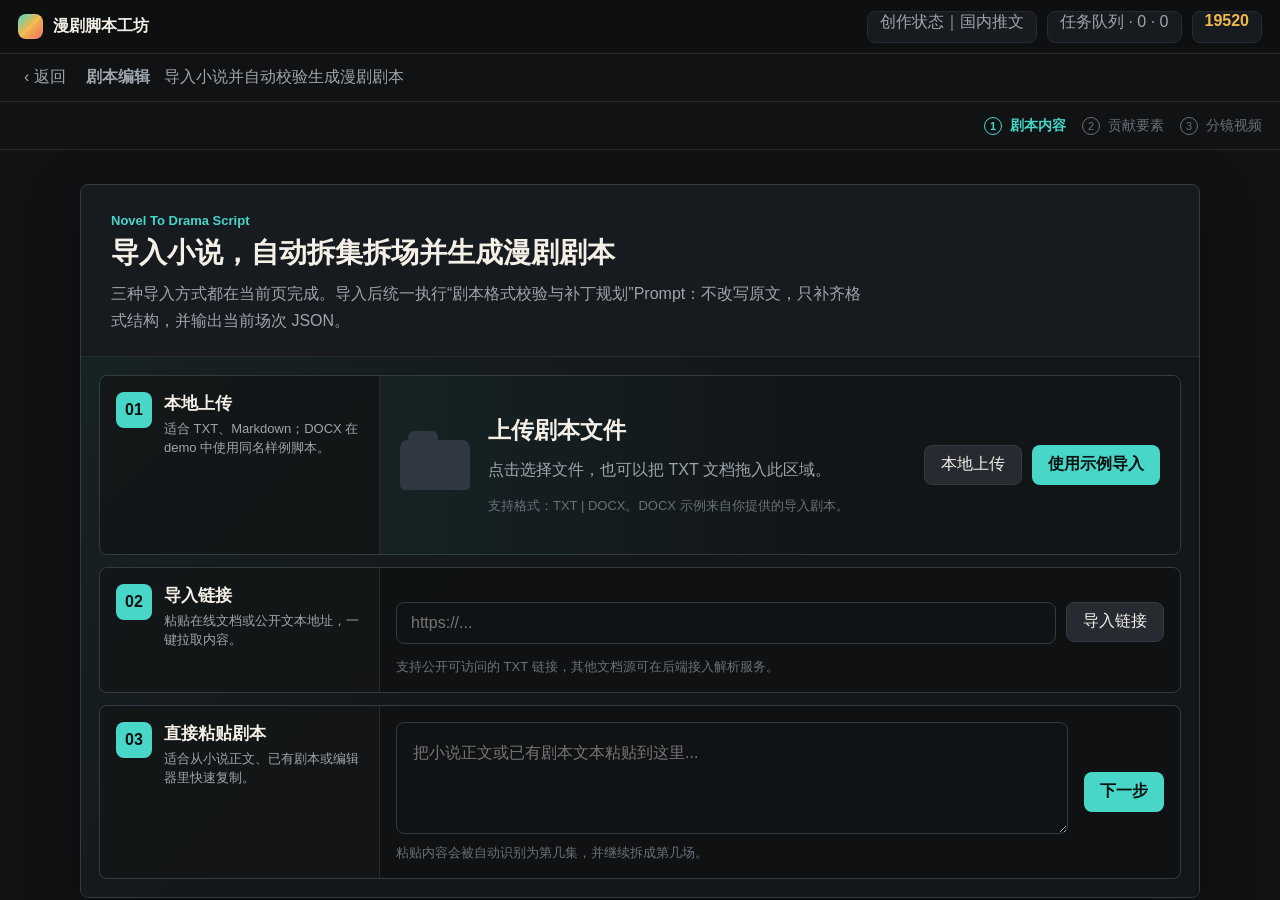
==== commit 982ef486: "Add novel script import demo" ====
--- a/index.html
+++ b/index.html
@@ -3,11 +3,12 @@
   <head>
     <meta charset="UTF-8" />
     <meta name="viewport" content="width=device-width, initial-scale=1.0" />
-    <title>剧梦 - 无限画布</title>
-    <link rel="stylesheet" href="./styles.css?v=asset-import-button-1" />
+    <title>小说导入自动校验生成漫剧剧本 Demo</title>
+    <link rel="stylesheet" href="./styles.css" />
   </head>
   <body>
     <div id="app"></div>
-    <script src="./app.js?v=asset-import-button-1"></script>
+    <script src="./sample-data.js"></script>
+    <script src="./app.js"></script>
   </body>
 </html>
--- a/styles.css
+++ b/styles.css
@@ -1,3488 +1,1167 @@
 :root {
-  --bg: #0c0c0e;
-  --bg-soft: #111114;
-  --panel: #1b1b1f;
-  --panel-2: #222227;
-  --line: #25262b;
-  --line-strong: #333640;
-  --text: #f4f5f8;
-  --muted: #8e909a;
-  --muted-2: #6e717b;
-  --blue: #1e6cff;
-  --blue-soft: rgba(30, 108, 255, 0.18);
-  --pink: #ff3f91;
-  --green: #19d873;
-  --shadow: 0 20px 80px rgba(0, 0, 0, 0.45);
-  --topbar: 54px;
-  --sidebar: 70px;
-  font-family: "PingFang SC", "Microsoft YaHei", "Noto Sans SC", sans-serif;
+  --bg: #101214;
+  --surface: #171a1e;
+  --surface-2: #1f2429;
+  --surface-3: #252b31;
+  --line: #333a42;
+  --line-soft: #252b31;
+  --text: #f4f0e8;
+  --muted: #9da5ad;
+  --muted-2: #68717a;
+  --teal: #48d6c9;
+  --teal-2: #1ca69a;
+  --amber: #f1b84b;
+  --coral: #ee6f5f;
+  --blue: #77a8ff;
+  --ok: #62cf86;
+  --danger: #ef6b6b;
+  --shadow: 0 18px 60px rgba(0, 0, 0, 0.32);
+  --font: "Avenir Next", "PingFang SC", "Microsoft YaHei", sans-serif;
 }
 
 * {
   box-sizing: border-box;
 }
 
-body {
+html,
+body,
+#app {
   margin: 0;
-  min-width: 1180px;
-  height: 100vh;
-  overflow: hidden;
+  width: 100%;
+  height: 100%;
+  min-height: 720px;
   background: var(--bg);
   color: var(--text);
+  font-family: var(--font);
   letter-spacing: 0;
 }
 
 button,
 input,
-textarea {
+textarea,
+select {
   font: inherit;
 }
 
 button {
   border: 0;
   color: inherit;
-  background: transparent;
   cursor: pointer;
 }
 
-.app-shell {
-  width: 100vw;
-  height: 100vh;
-  background: #0d0d0f;
-}
-
-.brand {
-  display: flex;
-  align-items: center;
-  gap: 10px;
-  height: var(--topbar);
-  padding: 0 18px;
-  color: #fff;
-  font-weight: 700;
-  font-size: 16px;
-  white-space: nowrap;
-}
-
-.brand-mark {
-  position: relative;
-  width: 22px;
-  height: 22px;
-  border: 3px solid #8178ff;
-  border-right-color: #e65aac;
-  border-radius: 50%;
-}
-
-.brand-mark::after {
-  content: "";
-  position: absolute;
-  right: -6px;
-  top: -4px;
-  width: 8px;
-  height: 8px;
-  border: 2px solid #c268ff;
-  border-radius: 50%;
-  background: #101012;
+.app {
+  height: 100%;
+  display: grid;
+  grid-template-rows: 54px 1fr;
+  overflow: hidden;
 }
 
 .topbar {
-  position: fixed;
-  inset: 0 0 auto 0;
-  z-index: 40;
-  height: var(--topbar);
-  display: flex;
-  align-items: center;
-  justify-content: space-between;
-  background: #111112;
-  border-bottom: 1px solid #202126;
-}
-
-.top-left,
-.top-right {
-  display: flex;
-  align-items: center;
-  height: 100%;
-}
-
-.top-divider {
-  width: 1px;
-  height: 22px;
-  background: #2c2d34;
-}
-
-.hamburger {
-  width: 50px;
-  height: 100%;
-  display: grid;
-  place-items: center;
-  color: #d8d9df;
-  font-size: 22px;
-}
-
-.canvas-title {
-  min-width: 160px;
-  height: 100%;
-  display: flex;
-  align-items: center;
-  padding: 0 16px;
-  color: #f4f4f6;
-  border-left: 1px solid #2b2c31;
-}
-
-.title-input {
-  width: 190px;
-  height: 32px;
-  padding: 0 10px;
-  border: 1px solid #2c64ef;
-  border-radius: 6px;
-  background: #17181d;
-  color: #fff;
-  outline: none;
-}
-
-.top-pill {
-  height: 36px;
-  display: flex;
-  align-items: center;
-  gap: 8px;
-  margin-right: 8px;
-  padding: 0 14px;
-  border-radius: 12px;
-  background: #1a1b20;
-  color: #d9d9df;
-  font-weight: 600;
-  box-shadow: inset 0 0 0 1px rgba(255, 255, 255, 0.03);
-}
-
-.queue-dot {
-  width: 7px;
-  height: 7px;
-  border-radius: 50%;
-  background: #f05c67;
-}
-
-.queue-dot.blue {
-  background: #5a96ff;
-}
-
-.top-icon {
-  width: 36px;
-  height: 36px;
-  margin-right: 8px;
-  border-radius: 12px;
-  background: #1a1b20;
-  color: #a9abb5;
-  display: grid;
-  place-items: center;
-  font-size: 17px;
-  position: relative;
-}
-
-.notify-dot {
-  position: absolute;
-  top: 8px;
-  right: 9px;
-  width: 6px;
-  height: 6px;
-  border-radius: 50%;
-  background: #ff4b67;
-}
-
-.credit {
-  color: #fff;
-  font-size: 18px;
-}
-
-.diamond {
-  color: var(--pink);
-}
-
-.avatar {
-  width: 38px;
-  height: 38px;
-  margin-right: 18px;
-  border-radius: 12px;
-  background: linear-gradient(145deg, #ff4da6, #ff2c83);
-  display: grid;
-  place-items: center;
-  font-weight: 800;
-}
-
-.projects-layout {
-  height: 100vh;
-  padding-top: var(--topbar);
-  display: grid;
-  grid-template-columns: var(--sidebar) 1fr;
-}
-
-.project-sidebar {
-  border-right: 1px solid #222329;
-  background: #111112;
-  padding-top: 8px;
-}
-
-.nav-item {
-  width: 58px;
-  height: 68px;
-  margin: 0 auto 6px;
-  display: flex;
-  flex-direction: column;
-  align-items: center;
-  justify-content: center;
-  gap: 6px;
-  color: #9c9ea8;
-  border-radius: 15px;
-  font-size: 12px;
-  font-weight: 600;
-}
-
-.nav-item.active {
-  color: #fff;
-  background: #2a2b31;
-}
-
-.nav-icon {
-  font-size: 23px;
-  line-height: 1;
-}
-
-.project-main {
-  padding: 24px;
-  background: #0f0f10;
-}
-
-.filters {
-  display: flex;
-  align-items: center;
-  gap: 12px;
-  margin-bottom: 22px;
-}
-
-.filter-pill,
-.search-pill {
-  height: 44px;
-  display: flex;
-  align-items: center;
-  gap: 8px;
-  border-radius: 12px;
-  background: #202126;
-  color: #e5e6eb;
-  padding: 0 18px;
-  font-weight: 700;
-}
-
-.filter-pill span,
-.search-pill span {
-  color: #737681;
-  font-weight: 600;
-}
-
-.search-pill {
-  width: 170px;
-  color: #72757f;
-  justify-content: flex-start;
-}
-
-.project-grid {
-  display: grid;
-  grid-template-columns: 360px 360px 360px;
-  gap: 24px;
-  align-items: start;
-}
-
-.new-project-card,
-.project-card {
-  height: 290px;
-  overflow: hidden;
-  border-radius: 16px;
-  background: #161719;
-}
-
-.new-project-card {
-  border: 1px dashed #303139;
-  color: #7e8089;
-}
-
-.new-project-hit {
-  height: 200px;
-  display: grid;
-  place-items: center;
-  border-bottom: 1px solid #25262a;
-}
-
-.new-plus {
-  width: 58px;
-  height: 58px;
-  border-radius: 50%;
-  background: #2b2c31;
-  color: #b6b8c0;
-  display: grid;
-  place-items: center;
-  margin: 0 auto 14px;
-  font-size: 34px;
-  font-weight: 300;
-}
-
-.new-project-card p {
-  margin: 0;
-  padding: 20px;
-  font-size: 14px;
-}
-
-.project-card {
-  position: relative;
-  background: #1d1e22;
-  color: #fff;
-}
-
-.project-card .thumb {
-  height: 200px;
-  display: grid;
-  place-items: center;
-  background: radial-gradient(circle at 52% 34%, rgba(161, 128, 103, 0.28), transparent 20%),
-    linear-gradient(135deg, #563428, #27272b 70%);
-}
-
-.project-card.alt .thumb {
-  background: #292a2e;
-}
-
-.created-badge {
-  position: absolute;
-  left: 12px;
-  top: 14px;
-  border-radius: 999px;
-  padding: 4px 10px;
-  background: var(--pink);
-  font-size: 12px;
-  font-weight: 700;
-}
-
-.project-meta {
-  position: relative;
-  height: 90px;
-  padding: 16px 16px 0;
-  background: #17181b;
-}
-
-.project-meta h3 {
-  margin: 0 0 8px;
-  font-size: 15px;
-}
-
-.project-meta p {
-  margin: 0;
-  color: #777a84;
-  font-size: 12px;
-}
-
-.price-tag {
-  position: absolute;
-  right: 12px;
-  top: -28px;
-  height: 28px;
-  display: flex;
-  align-items: center;
-  gap: 4px;
-  border-radius: 6px 6px 0 0;
-  background: rgba(187, 49, 119, 0.7);
-  padding: 0 9px;
-  color: #ff7ab8;
-  font-weight: 700;
-}
-
-.canvas-page {
-  height: 100vh;
-  padding-top: var(--topbar);
-  background: #09090a;
-}
-
-.canvas-toolbar {
-  position: fixed;
-  z-index: 35;
-  left: 0;
-  top: var(--topbar);
-  bottom: 0;
-  width: 54px;
-  border-right: 1px solid #25262a;
-  background: #0c0c0e;
-  display: flex;
-  flex-direction: column;
-  align-items: center;
-  padding-top: 14px;
-}
-
-.tool-btn {
-  width: 40px;
-  height: 40px;
-  border-radius: 10px;
-  color: #aeb1bc;
-  display: grid;
-  place-items: center;
-  margin-bottom: 14px;
-  font-size: 22px;
-}
-
-.tool-btn.primary {
-  background: #1269ff;
-  color: #fff;
-}
-
-.tool-btn.bottom {
-  margin-top: auto;
-  margin-bottom: 22px;
-}
-
-.canvas-viewport {
-  position: absolute;
-  inset: var(--topbar) 0 0 54px;
-  overflow: hidden;
-  cursor: grab;
-  background-color: #09090a;
-  background-image:
-    linear-gradient(rgba(255, 255, 255, 0.065) 1px, transparent 1px),
-    linear-gradient(90deg, rgba(255, 255, 255, 0.065) 1px, transparent 1px),
-    linear-gradient(rgba(255, 255, 255, 0.025) 1px, transparent 1px),
-    linear-gradient(90deg, rgba(255, 255, 255, 0.025) 1px, transparent 1px);
-  background-size: 80px 80px, 80px 80px, 16px 16px, 16px 16px;
-}
-
-.canvas-viewport.panning {
-  cursor: grabbing;
-}
-
-.world {
-  position: absolute;
-  left: 0;
-  top: 0;
-  width: 1px;
-  height: 1px;
-  transform-origin: 0 0;
-  will-change: transform;
-}
-
-.edge-layer {
-  position: absolute;
-  left: -50000px;
-  top: -50000px;
-  width: 100000px;
-  height: 100000px;
-  overflow: visible;
-  pointer-events: none;
-}
-
-.edge-path {
-  fill: none;
-  stroke: #566179;
-  stroke-width: 2;
-  pointer-events: stroke;
-  cursor: pointer;
-  will-change: d;
-}
-
-.edge-layer marker path {
-  fill: rgba(144, 170, 255, 0.88);
-}
-
-.edge-path.hit {
-  stroke: transparent;
-  stroke-width: 14;
-}
-
-.edge-path.selected {
-  stroke: #2e7cff;
-}
-
-.edge-path.pending {
-  stroke: #2e7cff;
-  stroke-dasharray: 8 8;
-  pointer-events: none;
-}
-
-.empty-hint {
-  position: absolute;
-  left: 50%;
-  top: 50%;
-  display: flex;
-  align-items: center;
-  gap: 12px;
-  color: #737680;
-  transform: translate(-50%, -50%);
-  font-size: 20px;
-  font-weight: 500;
-  pointer-events: none;
-}
-
-.empty-hint-icon {
-  width: 22px;
-  height: 22px;
-  display: grid;
-  place-items: center;
-  color: #8c8f9c;
-}
-
-.node {
-  position: absolute;
-  background: #1a1b1f;
-  border: 1px solid #252830;
-  border-radius: 14px;
-  color: #f0f1f4;
-  box-shadow: 0 20px 50px rgba(0, 0, 0, 0.25);
-  user-select: none;
-  will-change: left, top, width, height;
-}
-
-.image-node.has-image {
-  background: transparent;
-  border-color: #3f4149;
-}
-
-.node.selected {
-  border-color: #1e6cff;
-  box-shadow: 0 0 0 1px #1e6cff, 0 0 34px rgba(30, 108, 255, 0.25);
-}
-
-.node-header {
-  height: 46px;
-  display: flex;
-  align-items: center;
-  gap: 10px;
-  padding: 0 18px;
-  color: #9a9da7;
-  font-size: 14px;
-  font-weight: 600;
-}
-
-.node-header button {
-  margin-left: auto;
-  color: #9fa2ac;
-  border-radius: 6px;
-  width: 26px;
-  height: 26px;
-}
-
-.node-header button:hover {
-  background: #292a30;
-}
-
-.node-body {
-  padding: 14px 18px 18px;
-}
-
-.text-node .node-body,
-.image-node .node-body {
-  height: calc(100% - 46px);
-}
-
-.image-node.has-image .node-header {
-  position: absolute;
-  left: 0;
-  top: -39px;
-  height: 30px;
-  padding: 0;
-  color: #a5a7b0;
-  font-size: 20px;
-  background: transparent;
-  pointer-events: none;
-}
-
-.image-node.has-image .node-body {
-  height: 100%;
-  padding: 0;
-}
-
-.text-node-empty {
-  height: 120px;
-  display: grid;
-  place-items: center;
-}
-
-.skeleton-line {
-  height: 8px;
-  border-radius: 999px;
-  background: #2c2d32;
-  margin-bottom: 7px;
-}
-
-.node textarea {
-  width: 100%;
-  height: 100%;
-  min-height: 120px;
-  resize: none;
-  outline: 0;
-  border: 1px solid transparent;
-  border-radius: 10px;
-  background: #141518;
-  color: #e9eaf0;
-  padding: 12px;
-  line-height: 1.6;
-}
-
-.node textarea:focus {
-  border-color: #2e6eff;
-}
-
-.try-title {
-  color: #8b8e98;
-  margin: 4px 0 10px;
-  font-size: 13px;
-}
-
-.quick-row {
-  height: 40px;
-  display: flex;
-  align-items: center;
-  gap: 10px;
-  padding: 0 12px;
-  margin-bottom: 10px;
-  border-radius: 9px;
-  background: #222328;
-  color: #f0f1f6;
-  font-weight: 600;
-}
-
-.quick-row span:last-child {
-  margin-left: auto;
-  color: #767985;
-}
-
-.image-drop {
-  height: 94px;
-  display: grid;
-  place-items: center;
-  text-align: center;
-  border: 1px dashed #555761;
-  border-radius: 10px;
-  background: #111214;
-  color: #858893;
-}
-
-.image-drop strong {
-  display: block;
-  margin-top: 8px;
-  color: #979aa5;
-  font-size: 13px;
-}
-
-.image-drop small {
-  display: block;
-  margin-top: 4px;
-  font-size: 12px;
-}
-
-.image-preview {
-  width: 100%;
-  height: 100%;
-  border-radius: 10px;
-  object-fit: cover;
-  background: #111214;
-  border: 1px solid #2c2e36;
-}
-
-.image-node.has-image .image-preview {
-  border-color: #4b4d56;
-  box-shadow: 0 22px 70px rgba(0, 0, 0, 0.36);
-}
-
-.image-node.expanding {
-  background: #f6f7f9;
-  border: 0;
-  overflow: visible;
-}
-
-.image-node.expanding .node-header,
-.image-node.expanding .image-size-label {
-  color: #3a3c44;
-}
-
-.image-node.expanding .node-body {
-  height: 100%;
-  overflow: visible;
-}
-
-.node-expand-canvas {
-  width: 100%;
-  height: 100%;
-  display: grid;
-  place-items: center;
-  border: 5px solid #15191f;
-  background-color: #fff;
-  background-image:
-    linear-gradient(45deg, #e5e7eb 25%, transparent 25%),
-    linear-gradient(-45deg, #e5e7eb 25%, transparent 25%),
-    linear-gradient(45deg, transparent 75%, #e5e7eb 75%),
-    linear-gradient(-45deg, transparent 75%, #e5e7eb 75%);
-  background-position: 0 0, 0 12px, 12px -12px, -12px 0;
-  background-size: 24px 24px;
-}
-
-.node-expand-canvas .image-preview {
-  width: 58%;
-  height: 58%;
-  border: 0;
-  border-radius: 0;
-  box-shadow: none;
-}
-
-.node-expand-panel {
-  position: absolute;
-  left: 50%;
-  top: calc(100% + 26px);
-  z-index: 9;
-  width: max-content;
-  max-width: calc(100vw - 40px);
-  height: 70px;
-  display: flex;
-  align-items: center;
-  gap: 14px;
-  transform: translateX(-50%);
-  border-radius: 26px;
-  background: #fff;
-  box-shadow: 0 18px 56px rgba(20, 25, 35, 0.16);
-  padding: 0 16px 0 14px;
-  color: #15161a;
-}
-
-.expand-exit {
-  width: 80px;
-  height: 58px;
-  display: grid;
-  place-items: center;
-  border-right: 1px solid #e2e4e8;
-  color: #15161a;
-  font-size: 38px;
-}
-
-.expand-exit span {
-  display: block;
-  margin-top: -8px;
-  font-size: 15px;
-}
-
-.expand-scale-select select,
-.node-expand-panel .ratio-option {
-  height: 46px;
-  border: 0;
-  border-radius: 12px;
-  background: transparent;
-  color: #15161a;
-  padding: 0 18px;
-  font-size: 22px;
-}
-
-.expand-select {
-  position: relative;
-}
-
-.expand-select > button {
-  height: 46px;
-  min-width: 116px;
-  display: inline-flex;
-  align-items: center;
-  justify-content: center;
-  gap: 8px;
-  border-radius: 12px;
-  color: #15161a;
-  font-size: 18px;
-  font-weight: 700;
-  white-space: nowrap;
-}
-
-.expand-select > button small {
-  color: #7b8190;
-  font-size: 13px;
-  font-weight: 700;
-}
-
-.expand-select.open > button,
-.expand-select > button:hover {
-  background: #e8e8ea;
-}
-
-.expand-select-menu {
-  position: absolute;
-  left: 0;
-  bottom: calc(100% + 10px);
-  min-width: 148px;
-  overflow: hidden;
-  border: 1px solid #d9dbe1;
-  border-radius: 14px;
-  background: #fff;
-  box-shadow: 0 18px 48px rgba(20, 25, 35, 0.18);
-  padding: 6px;
-}
-
-.expand-select-menu button {
-  width: 100%;
-  height: 40px;
-  border-radius: 10px;
-  color: #15161a;
-  font-size: 18px;
-}
-
-.expand-select-menu button:hover,
-.expand-select-menu button.active {
-  background: #e8e8ea;
-}
-
-.node-expand-panel .ratio-option.active {
-  background: #e8e8ea;
-}
-
-.expand-apply {
-  width: 52px;
-  height: 52px;
-  flex: 0 0 auto;
-  border-radius: 18px;
-  color: #fff;
-  font-size: 26px;
-  font-weight: 900;
-  background: linear-gradient(145deg, #5f7cff, #d64cff);
-  box-shadow: 0 12px 28px rgba(95, 124, 255, 0.36), 0 0 28px rgba(214, 76, 255, 0.26);
-}
-
-.expand-apply:hover {
-  transform: translateY(-1px);
-}
-
-.task-state {
-  position: absolute;
-  inset: 0;
-  z-index: 4;
-  display: grid;
-  place-items: center;
-  align-content: center;
-  gap: 8px;
-  border-radius: 14px;
-  background: rgba(15, 16, 19, 0.68);
-  color: #fff;
-  text-align: center;
-  pointer-events: none;
-}
-
-.task-state::before {
-  content: "";
-  width: 32px;
-  height: 32px;
-  border: 3px solid rgba(255, 255, 255, 0.28);
-  border-top-color: #fff;
-  border-radius: 50%;
-  animation: spin 0.9s linear infinite;
-}
-
-.task-state.success::before {
-  content: "✓";
-  width: 34px;
-  height: 34px;
-  display: grid;
-  place-items: center;
-  border: 0;
-  border-radius: 50%;
-  background: #20c76c;
-  animation: none;
-}
-
-.task-state.failed::before {
-  content: "!";
-  width: 34px;
-  height: 34px;
-  display: grid;
-  place-items: center;
-  border: 0;
-  border-radius: 50%;
-  background: #e04c5f;
-  animation: none;
-}
-
-.task-state strong {
-  font-size: 18px;
-}
-
-.task-state span {
-  color: #cfd2da;
-  font-size: 13px;
-}
-
-@keyframes spin {
-  to { transform: rotate(360deg); }
-}
-
-.image-size-label {
-  position: absolute;
-  top: -37px;
-  left: 50%;
-  transform: translateX(-50%);
-  color: #777a84;
-  font-size: 18px;
-  white-space: nowrap;
-  pointer-events: none;
-}
-
-.image-tool-panel {
-  position: absolute;
-  left: 50%;
-  top: -108px;
-  z-index: 8;
-  width: 630px;
-  height: 70px;
-  display: flex;
-  flex-wrap: nowrap;
-  align-items: stretch;
-  transform: translateX(-50%) scale(var(--toolbar-scale, 1));
-  transform-origin: bottom center;
-  border: 1px solid rgba(255, 255, 255, 0.08);
-  background: linear-gradient(180deg, rgba(42, 43, 46, 0.94), rgba(30, 31, 34, 0.94));
-  box-shadow: 0 22px 80px rgba(0, 0, 0, 0.55);
-}
-
-.image-tool {
-  position: relative;
-  flex: 0 0 70px;
-  width: 70px;
-  display: flex;
-  flex-direction: column;
-  align-items: center;
-  justify-content: center;
-  gap: 4px;
-  color: #fff;
-  font-size: 14px;
-  min-width: 0;
-}
-
-.image-tool + .image-tool {
-  border-left: 1px solid rgba(255, 255, 255, 0.08);
-}
-
-.image-tool span {
-  height: 22px;
-  display: grid;
-  place-items: center;
-  font-size: 22px;
-  line-height: 1;
-}
-
-.image-tool strong {
-  max-width: 100%;
-  overflow: hidden;
-  text-overflow: clip;
-  white-space: nowrap;
-  font-size: 12px;
-  font-weight: 700;
-}
-
-.image-tool:hover {
-  background: rgba(255, 255, 255, 0.06);
-}
-
-.asset-preview {
-  height: 100%;
-}
-
-.composer {
-  position: absolute;
-  left: 0;
-  top: calc(100% + 8px);
-  width: 680px;
-  min-height: 150px;
-  border-radius: 14px;
-  background: #202125;
-  box-shadow: var(--shadow);
-  padding: 18px 20px;
-  z-index: 6;
-}
-
-.composer.compact {
-  width: 600px;
-}
-
-.image-composer.with-image {
-  width: min(760px, 96vw);
-}
-
-.composer textarea {
-  min-height: 72px;
-  height: 82px;
-  background: transparent;
-  border: 0;
-  padding: 0;
-  font-size: 15px;
-}
-
-.composer textarea:focus {
-  border: 0;
-}
-
-.composer-footer {
-  display: flex;
-  align-items: center;
-  gap: 14px;
-  flex-wrap: wrap;
-  margin-top: 16px;
-  color: #c0c2ca;
-  font-size: 14px;
-}
-
-.composer-footer .send {
-  margin-left: auto;
-  width: 38px;
-  height: 38px;
-  border-radius: 14px;
-  background: #696b7c;
-  color: #fff;
-  font-size: 19px;
-}
-
-.composer-footer .send:disabled {
-  opacity: 0.35;
-  cursor: not-allowed;
-}
-
-.composer-select {
-  display: inline-flex;
-  align-items: center;
-  gap: 6px;
-  color: #e1e2e8;
-  white-space: nowrap;
-}
-
-.composer-select select {
-  border: 0;
-  outline: 0;
-  background: transparent;
-  color: #e1e2e8;
-  font: inherit;
-  font-weight: 700;
-}
-
-.custom-select {
-  position: relative;
-  z-index: 20;
-}
-
-.select-trigger {
-  height: 32px;
-  display: inline-flex;
-  align-items: center;
-  gap: 8px;
-  border-radius: 8px;
-  color: #e1e2e8;
-  padding: 0 2px;
-}
-
-.select-trigger strong {
-  font-weight: 800;
-}
-
-.select-trigger em {
-  color: #b6b9c4;
-  font-style: normal;
-  font-size: 18px;
-}
-
-.select-trigger:hover,
-.custom-select.open .select-trigger {
-  color: #fff;
-}
-
-.select-menu {
-  position: absolute;
-  left: 0;
-  bottom: calc(100% + 8px);
-  min-width: 128px;
-  overflow: hidden;
-  border: 1px solid #343640;
-  border-radius: 10px;
-  background: #222328;
-  box-shadow: 0 18px 58px rgba(0, 0, 0, 0.48);
-  padding: 6px;
-}
-
-.select-menu button {
-  width: 100%;
-  height: 34px;
-  display: flex;
-  align-items: center;
-  border-radius: 7px;
-  color: #d9dbe2;
-  padding: 0 10px;
-  text-align: left;
-  white-space: nowrap;
-}
-
-.select-menu button:hover,
-.select-menu button.active {
-  background: #2d6dff;
-  color: #fff;
-}
-
-.panorama-chip {
-  height: 34px;
-  display: inline-flex;
-  align-items: center;
-  gap: 7px;
-  padding: 0 12px 0 8px;
-  border-radius: 12px;
-  color: #dfe4f8;
-  white-space: nowrap;
-  background: rgba(255, 255, 255, 0.035);
-  border: 1px solid rgba(166, 184, 255, 0.12);
-  transition: transform 0.16s ease, background 0.16s ease, box-shadow 0.16s ease, color 0.16s ease;
-}
-
-.panorama-chip span {
-  width: 24px;
-  height: 24px;
-  display: grid;
-  place-items: center;
-  border-radius: 8px;
-  color: #fff;
-  font-size: 10px;
-  font-weight: 900;
-  line-height: 1;
-  background: linear-gradient(145deg, #5f7cff, #a855ff);
-  box-shadow: 0 0 16px rgba(126, 90, 255, 0.35);
-}
-
-.panorama-chip strong {
-  font-size: 14px;
-  font-weight: 800;
-}
-
-.panorama-chip:hover {
-  transform: translateY(-1px);
-  color: #fff;
-  background: rgba(90, 116, 196, 0.18);
-  box-shadow: 0 0 22px rgba(126, 90, 255, 0.2);
-}
-
-.panorama-chip.active {
-  color: #fff;
-  background: linear-gradient(145deg, rgba(79, 141, 255, 0.3), rgba(255, 79, 184, 0.18));
-  border-color: rgba(182, 199, 255, 0.28);
-  box-shadow: 0 0 24px rgba(126, 90, 255, 0.28), inset 0 1px 0 rgba(255, 255, 255, 0.12);
-}
-
-.composer-reference {
-  width: fit-content;
-  max-width: 220px;
-  height: 54px;
-  display: flex;
-  align-items: center;
-  gap: 10px;
-  margin-bottom: 12px;
-  border-radius: 10px;
-  background: rgba(255, 255, 255, 0.04);
-  padding: 6px 10px 6px 6px;
-  color: #cfd1d8;
-  font-size: 13px;
-}
-
-.composer-reference img {
-  width: 42px;
-  height: 42px;
-  object-fit: cover;
-  border-radius: 8px;
-}
-
-.resize-handle {
-  position: absolute;
-  right: 10px;
-  bottom: 10px;
-  width: 18px;
-  height: 18px;
-  border-radius: 6px;
-  cursor: se-resize;
-  opacity: 0;
-  transition: opacity 0.12s ease;
-}
-
-.resize-handle::before,
-.resize-handle::after {
-  content: "";
-  position: absolute;
-  right: 2px;
-  bottom: 3px;
-  width: 10px;
-  height: 2px;
-  border-radius: 999px;
-  background: #8f929c;
-  transform: rotate(-45deg);
-  transform-origin: right center;
-}
-
-.resize-handle::after {
-  right: 2px;
-  bottom: 8px;
-  width: 6px;
-}
-
-.node.selected:hover .resize-handle {
-  opacity: 1;
-}
-
-.confirm-mask {
-  position: fixed;
-  inset: 0;
-  z-index: 120;
-  display: grid;
-  place-items: center;
-  background: rgba(0, 0, 0, 0.42);
-}
-
-.confirm-card {
-  width: 320px;
-  border-radius: 16px;
-  border: 1px solid #333640;
-  background: #1f2025;
-  box-shadow: var(--shadow);
-  padding: 20px;
-}
-
-.confirm-title {
-  color: #fff;
-  font-size: 16px;
-  font-weight: 800;
-  margin-bottom: 14px;
-}
-
-.confirm-card p {
-  margin: 8px 0;
-  color: #b8bac4;
-  font-size: 14px;
-}
-
-.confirm-card strong {
-  color: #fff;
-}
-
-.confirm-actions {
-  display: flex;
-  justify-content: flex-end;
-  gap: 10px;
-  margin-top: 18px;
-}
-
-.preview-card {
-  position: relative;
-  width: min(78vw, 960px);
-  max-height: 82vh;
-  border-radius: 14px;
-  border: 1px solid #3a3c45;
-  background: #141518;
-  box-shadow: var(--shadow);
-  padding: 14px;
-}
-
-.preview-card img {
-  width: 100%;
-  max-height: calc(82vh - 28px);
-  display: block;
-  object-fit: contain;
-  border-radius: 10px;
-}
-
-.preview-close {
-  position: absolute;
-  right: 18px;
-  top: 18px;
-  z-index: 2;
-  background: rgba(0, 0, 0, 0.55);
-}
-
-.image-edit-mask {
-  position: fixed;
-  inset: 0;
-  z-index: 115;
-  display: grid;
-  place-items: center;
-  background: #f3f5f8;
-  color: #15161a;
-}
-
-.image-edit-mask.light {
-  background: rgba(0, 0, 0, 0.48);
-  backdrop-filter: blur(4px);
-}
-
-.expand-stage {
-  width: min(1120px, calc(100vw - 44px));
-  display: grid;
-  gap: 26px;
-  justify-items: center;
-}
-
-.expand-frame {
-  width: min(680px, 72vw);
-  height: 310px;
-  position: relative;
-  border: 6px solid #16191f;
-  box-shadow: 0 14px 38px rgba(0, 0, 0, 0.18);
-}
-
-.expand-frame::before,
-.expand-frame::after {
-  content: "";
-  position: absolute;
-  width: 44px;
-  height: 22px;
-  background: #16191f;
-  left: 50%;
-  transform: translateX(-50%);
-}
-
-.expand-frame::before {
-  top: -14px;
-  border-radius: 8px 8px 0 0;
-}
-
-.expand-frame::after {
-  bottom: -14px;
-  border-radius: 0 0 8px 8px;
-}
-
-.expand-checker {
-  width: 100%;
-  height: 100%;
-  display: grid;
-  place-items: center;
-  background-color: #fff;
-  background-image:
-    linear-gradient(45deg, #e4e5e8 25%, transparent 25%),
-    linear-gradient(-45deg, #e4e5e8 25%, transparent 25%),
-    linear-gradient(45deg, transparent 75%, #e4e5e8 75%),
-    linear-gradient(-45deg, transparent 75%, #e4e5e8 75%);
-  background-position: 0 0, 0 12px, 12px -12px, -12px 0;
-  background-size: 24px 24px;
-}
-
-.expand-checker img {
-  width: 62%;
-  height: 62%;
-  object-fit: cover;
-}
-
-.edit-prompt-bar {
-  width: min(960px, calc(100vw - 80px));
-  height: 74px;
-  display: flex;
-  align-items: center;
-  gap: 20px;
-  border-radius: 26px;
-  background: #fff;
-  box-shadow: 0 20px 58px rgba(20, 25, 35, 0.14);
-  padding: 0 24px;
-}
-
-.edit-prompt-bar input {
-  flex: 1;
-  border: 0;
-  outline: 0;
-  color: #333844;
-  background: transparent;
-  font-size: 24px;
-}
-
-.edit-prompt-bar input::placeholder {
-  color: #a2a9b4;
-}
-
-.edit-send {
-  width: 52px;
-  height: 52px;
-  border-radius: 50%;
-  background: #0f1014;
-  color: #fff;
-  font-size: 28px;
-}
-
-.edit-send:disabled {
-  opacity: 0.35;
-  cursor: not-allowed;
-}
-
-.expand-toolbar {
-  width: min(1120px, 100vw);
-  height: 70px;
-  display: flex;
-  align-items: center;
-  gap: 20px;
-  border-radius: 26px 26px 0 0;
-  background: #fff;
-  box-shadow: 0 -14px 40px rgba(20, 25, 35, 0.08);
-  padding: 0 28px;
-}
-
-.edit-exit {
-  width: 88px;
-  height: 58px;
-  display: grid;
-  place-items: center;
-  color: #16191f;
-  font-size: 42px;
-  border-right: 1px solid #e2e4e8;
-}
-
-.edit-exit span {
-  font-size: 16px;
-  margin-top: -8px;
-}
-
-.expand-toolbar select,
-.ratio-option {
-  height: 44px;
-  border: 0;
-  border-radius: 12px;
-  background: transparent;
-  color: #16191f;
-  padding: 0 20px;
-  font-size: 22px;
-}
-
-.ratio-option.active {
-  background: #e8e8ea;
-}
-
-.inpaint-stage {
-  width: min(980px, calc(100vw - 80px));
-  max-height: calc(100vh - 88px);
-  display: grid;
-  justify-items: center;
-  border: 1px solid #30323a;
-  border-radius: 18px;
-  background: #18191f;
-  box-shadow: 0 28px 100px rgba(0, 0, 0, 0.62);
-  padding: 20px 22px 24px;
-}
-
-.inpaint-title {
-  justify-self: start;
-  display: flex;
-  align-items: center;
-  gap: 8px;
-  margin-bottom: 8px;
-  color: #f2f3f7;
-  font-size: 18px;
-}
-
-.inpaint-image-wrap {
-  position: relative;
-  width: 100%;
-  height: min(520px, calc(100vh - 340px));
-  min-height: 320px;
-  cursor: crosshair;
-  overflow: hidden;
-  border-radius: 10px;
-}
-
-.inpaint-image-wrap img {
-  width: 100%;
-  height: 100%;
-  display: block;
-  object-fit: cover;
-}
-
-.inpaint-border {
-  position: absolute;
-  inset: 0;
-  border: 2px solid #07d9ee;
-  pointer-events: none;
-}
-
-.mask-mark {
-  position: absolute;
-  display: block;
-  border-radius: 50%;
-  transform: translate(-50%, -50%);
-  background: radial-gradient(circle, rgba(180, 255, 245, 0.82), rgba(57, 184, 184, 0.18));
-  border: 1px solid rgba(255, 255, 255, 0.6);
-  pointer-events: none;
-}
-
-.inpaint-toolbar {
-  height: 66px;
-  display: flex;
-  align-items: center;
-  gap: 12px;
-  margin-top: 24px;
-  border-radius: 16px;
-  background: #f7f8fa;
-  box-shadow: 0 14px 36px rgba(20, 25, 35, 0.12);
-  padding: 0 12px;
-}
-
-.inpaint-toolbar button {
-  width: 46px;
-  height: 46px;
-  border-radius: 12px;
-  color: #15161a;
-  font-size: 20px;
-}
-
-.inpaint-toolbar button svg,
-.annotate-toolbar button svg {
-  display: block;
-  width: 22px;
-  height: 22px;
-  margin: auto;
-}
-
-.inpaint-toolbar button.active {
-  background: #e6e7ea;
-}
-
-.inpaint-toolbar .inpaint-confirm {
-  width: auto;
-  min-width: 72px;
-  padding: 0 18px;
-  color: #fff;
-  font-size: 16px;
-  font-weight: 800;
-  background: linear-gradient(135deg, #6f72ff, #d94bff);
-  box-shadow: 0 12px 28px rgba(111, 114, 255, 0.28), 0 0 22px rgba(217, 75, 255, 0.22);
-}
-
-.inpaint-toolbar .inpaint-confirm:hover {
-  transform: translateY(-1px);
-  box-shadow: 0 16px 34px rgba(111, 114, 255, 0.34), 0 0 28px rgba(217, 75, 255, 0.28);
-}
-
-.inpaint-toolbar span {
-  width: 1px;
-  height: 28px;
-  background: #e0e2e6;
-}
-
-.panorama-mask {
-  place-items: stretch;
-  padding-top: 86px;
-  background:
-    radial-gradient(circle at 28% 20%, rgba(79, 141, 255, 0.18), transparent 34%),
-    radial-gradient(circle at 78% 18%, rgba(255, 79, 184, 0.12), transparent 30%),
-    rgba(0, 0, 0, 0.74);
-  color: #f8fbff;
-  backdrop-filter: blur(8px) saturate(135%);
-}
-
-.panorama-workspace {
-  min-height: 100%;
-  display: grid;
-  grid-template-rows: 72px 1fr;
-}
-
-.panorama-nav {
-  position: fixed;
-  left: 50%;
-  top: 76px;
-  z-index: 125;
-  width: max-content;
-  max-width: calc(100vw - 48px);
-  height: 66px;
-  display: flex;
-  align-items: center;
-  justify-content: center;
-  gap: 0;
-  padding: 0 14px;
-  transform: translateX(-50%);
-  border-radius: 18px;
-  background: linear-gradient(180deg, rgba(42, 43, 46, 0.92), rgba(20, 22, 28, 0.88));
-  border: 1px solid rgba(255, 255, 255, 0.12);
-  box-shadow: 0 20px 70px rgba(0, 0, 0, 0.4);
-  backdrop-filter: blur(20px) saturate(140%);
-  overflow-x: auto;
-  scrollbar-width: none;
-}
-
-.panorama-nav::-webkit-scrollbar {
-  display: none;
-}
-
-.panorama-nav button {
-  height: 54px;
-  min-width: 126px;
-  padding: 0 18px;
-  display: inline-flex;
-  align-items: center;
-  justify-content: center;
-  gap: 10px;
-  color: #f8fbff;
-  border-left: 1px solid rgba(255, 255, 255, 0.08);
-  font-size: 17px;
-  white-space: nowrap;
-}
-
-.panorama-nav button:first-child {
-  border-left: 0;
-}
-
-.panorama-nav button span {
-  font-size: 22px;
-  line-height: 1;
-}
-
-.panorama-nav button strong {
-  font-weight: 800;
-}
-
-.panorama-nav button:hover {
-  background: linear-gradient(180deg, rgba(79, 141, 255, 0.2), rgba(255, 79, 184, 0.12));
-}
-
-.panorama-content {
-  width: min(1180px, calc(100vw - 80px));
-  margin: 52px auto 42px;
-  display: block;
-}
-
-.panorama-main {
-  min-width: 0;
-}
-
-.panorama-title {
-  display: flex;
-  align-items: center;
-  gap: 10px;
-  margin-bottom: 14px;
-  color: rgba(248, 251, 255, 0.72);
-  font-size: 18px;
-  font-weight: 700;
-}
-
-.panorama-image-frame {
-  position: relative;
-  height: min(620px, calc(100vh - 300px));
-  min-height: 360px;
-  border-radius: 14px;
-  overflow: hidden;
-  background: #050811;
-  border: 2px solid #13d7ad;
-  box-shadow: 0 32px 110px rgba(0, 0, 0, 0.55), 0 0 34px rgba(19, 215, 173, 0.26);
-}
-
-.panorama-image-frame img {
-  width: 100%;
-  height: 100%;
-  display: block;
-  object-fit: cover;
-}
-
-.crop-mask {
-  place-items: center;
-  background:
-    radial-gradient(circle at 30% 18%, rgba(79, 141, 255, 0.16), transparent 34%),
-    radial-gradient(circle at 78% 18%, rgba(255, 79, 184, 0.12), transparent 30%),
-    rgba(0, 0, 0, 0.72);
-  color: #f8fbff;
-  backdrop-filter: blur(8px) saturate(130%);
-}
-
-.crop-workspace {
-  width: min(980px, calc(100vw - 64px));
-  display: grid;
-  justify-items: center;
-  gap: 18px;
-}
-
-.crop-toolbar {
-  height: 78px;
-  display: inline-flex;
-  align-items: center;
-  gap: 18px;
-  padding: 0 18px;
-  border-radius: 18px;
-  background: linear-gradient(180deg, rgba(43, 44, 48, 0.94), rgba(24, 25, 29, 0.94));
-  border: 1px solid rgba(255, 255, 255, 0.12);
-  box-shadow: 0 24px 80px rgba(0, 0, 0, 0.45);
-  backdrop-filter: blur(18px) saturate(135%);
-}
-
-.crop-exit {
-  width: 58px;
-  height: 58px;
-  border-radius: 14px;
-  color: #fff;
-  font-size: 36px;
-}
-
-.crop-divider {
-  width: 1px;
-  height: 48px;
-  background: rgba(255, 255, 255, 0.1);
-}
-
-.crop-toolbar .expand-select > button {
-  color: #fff;
-  min-width: 156px;
-  font-size: 20px;
-}
-
-.crop-toolbar .expand-select > button:hover,
-.crop-toolbar .expand-select.open > button {
-  background: rgba(255, 255, 255, 0.1);
-}
-
-.crop-confirm {
-  height: 58px;
-  min-width: 112px;
-  padding: 0 26px;
-  border-radius: 16px;
-  color: #111217;
-  background: #fff;
-  font-size: 22px;
-  font-weight: 900;
-}
-
-.crop-stage {
-  width: 100%;
-}
-
-.crop-title {
-  display: flex;
-  align-items: center;
-  gap: 10px;
-  margin-bottom: 10px;
-  color: rgba(248, 251, 255, 0.72);
-  font-size: 18px;
-  font-weight: 700;
-}
-
-.crop-title em {
-  margin-left: auto;
-  color: rgba(248, 251, 255, 0.5);
-  font-style: normal;
-}
-
-.crop-frame {
-  position: relative;
-  width: 100%;
-  height: min(560px, calc(100vh - 260px));
-  min-height: 340px;
-  overflow: visible;
-  border-radius: 8px;
-}
-
-.crop-frame img {
-  width: 100%;
-  height: 100%;
-  display: block;
-  object-fit: cover;
-}
-
-.crop-box {
-  position: absolute;
-  inset: 0;
-  border: 5px solid #fff;
-  box-shadow: 0 0 0 999px rgba(0, 0, 0, 0.24), 0 24px 90px rgba(0, 0, 0, 0.36);
-  pointer-events: none;
-}
-
-.crop-grid {
-  position: absolute;
-  background: rgba(255, 255, 255, 0.72);
-}
-
-.crop-grid.v1,
-.crop-grid.v2 {
-  top: 0;
-  bottom: 0;
-  width: 1px;
-}
-
-.crop-grid.v1 { left: 33.333%; }
-.crop-grid.v2 { left: 66.666%; }
-
-.crop-grid.h1,
-.crop-grid.h2 {
-  left: 0;
-  right: 0;
-  height: 1px;
-}
-
-.crop-grid.h1 { top: 33.333%; }
-.crop-grid.h2 { top: 66.666%; }
-
-.crop-handle {
-  position: absolute;
-  width: 32px;
-  height: 32px;
-  background: #fff;
-}
-
-.crop-handle.tl { left: -5px; top: -5px; clip-path: polygon(0 0, 100% 0, 100% 22%, 22% 22%, 22% 100%, 0 100%); }
-.crop-handle.tr { right: -5px; top: -5px; clip-path: polygon(0 0, 100% 0, 100% 100%, 78% 100%, 78% 22%, 0 22%); }
-.crop-handle.bl { left: -5px; bottom: -5px; clip-path: polygon(0 0, 22% 0, 22% 78%, 100% 78%, 100% 100%, 0 100%); }
-.crop-handle.br { right: -5px; bottom: -5px; clip-path: polygon(78% 0, 100% 0, 100% 100%, 0 100%, 0 78%, 78% 78%); }
-.crop-handle.tm,
-.crop-handle.bm {
-  left: 50%;
-  width: 54px;
-  height: 10px;
-  transform: translateX(-50%);
-  border-radius: 0 0 8px 8px;
-}
-.crop-handle.tm { top: -5px; }
-.crop-handle.bm { bottom: -5px; border-radius: 8px 8px 0 0; }
-.crop-handle.lm,
-.crop-handle.rm {
-  top: 50%;
-  width: 10px;
-  height: 54px;
-  transform: translateY(-50%);
-  border-radius: 0 8px 8px 0;
-}
-.crop-handle.lm { left: -5px; }
-.crop-handle.rm { right: -5px; border-radius: 8px 0 0 8px; }
-
-@media (max-width: 1180px) {
-  .crop-workspace {
-    width: calc(100vw - 32px);
-  }
-
-  .crop-toolbar {
-    max-width: 100%;
-    gap: 10px;
-    padding: 0 10px;
-  }
-
-  .crop-toolbar .expand-select > button {
-    min-width: 126px;
-    font-size: 16px;
-  }
-
-  .crop-confirm {
-    min-width: 86px;
-    padding: 0 18px;
-    font-size: 18px;
-  }
-
-  .panorama-nav {
-    max-width: calc(100vw - 32px);
-    justify-content: flex-start;
-    padding: 0 10px;
-  }
-
-  .panorama-nav button {
-    min-width: 112px;
-    padding: 0 14px;
-    font-size: 15px;
-  }
-
-  .panorama-nav button span {
-    font-size: 19px;
-  }
-
-  .panorama-content {
-    width: calc(100vw - 36px);
-    margin-top: 58px;
-  }
-}
-
-.annotate-mask {
-  place-items: center;
-  background:
-    radial-gradient(circle at 50% 16%, rgba(110, 139, 255, 0.18), transparent 42%),
-    rgba(2, 4, 12, 0.72);
-  color: #f8fbff;
-  backdrop-filter: blur(8px) saturate(125%);
-}
-
-.annotate-stage {
-  width: min(1180px, calc(100vw - 64px));
-  max-height: calc(100vh - 52px);
-  display: grid;
-  justify-items: center;
-  gap: 18px;
-}
-
-.annotate-toolbar {
-  height: 72px;
-  display: flex;
-  align-items: center;
-  gap: 14px;
-  border-radius: 18px;
-  padding: 0 16px;
-  color: #f8fbff;
-  background: linear-gradient(180deg, rgba(40, 43, 53, 0.9), rgba(22, 24, 31, 0.86));
-  border: 1px solid rgba(221, 230, 255, 0.12);
-  box-shadow: 0 22px 70px rgba(0, 0, 0, 0.45), 0 0 28px rgba(255, 76, 112, 0.12);
-  backdrop-filter: blur(18px) saturate(135%);
-}
-
-.annotate-toolbar button {
-  width: 48px;
-  height: 48px;
-  border-radius: 12px;
-  color: #f8fbff;
-  font-size: 24px;
-}
-
-.annotate-toolbar button.active {
-  background: rgba(255, 255, 255, 0.12);
-  box-shadow: inset 0 0 0 1px rgba(255, 255, 255, 0.08), 0 0 22px rgba(255, 68, 90, 0.2);
-}
-
-.annotate-exit {
-  width: auto !important;
-  padding: 0 14px;
-  display: inline-flex;
-  align-items: center;
-  gap: 8px;
-  font-weight: 800;
-}
-
-.annotate-exit span {
-  font-size: 20px;
-}
-
-.toolbar-divider {
-  width: 1px;
-  height: 40px;
-  background: rgba(255, 255, 255, 0.12);
-}
-
-.annotate-color {
-  width: 30px;
-  height: 30px;
-  border-radius: 50%;
-  background: #ff222e;
-  box-shadow: 0 0 0 3px rgba(255, 255, 255, 0.08), 0 0 24px rgba(255, 34, 46, 0.58);
-}
-
-.brush-size-control {
-  height: 44px;
-  display: inline-flex;
-  align-items: center;
-  gap: 10px;
-  color: #f8fbff;
-  font-size: 24px;
-}
-
-.brush-size-control input {
-  width: 118px;
-  accent-color: #f8fbff;
-}
-
-.annotate-save {
-  width: 108px !important;
-  border-radius: 14px !important;
-  color: #15161a !important;
-  background: #fff !important;
-  font-size: 20px !important;
-  font-weight: 900;
-}
-
-.annotate-image-wrap {
-  position: relative;
-  width: 100%;
-  height: min(650px, calc(100vh - 170px));
-  min-height: 360px;
-  overflow: hidden;
-  border-radius: 16px;
-  cursor: crosshair;
-  background: #070912;
-  border: 1px solid rgba(177, 194, 255, 0.18);
-  box-shadow: 0 32px 90px rgba(0, 0, 0, 0.5), 0 0 34px rgba(78, 136, 255, 0.16);
-}
-
-.annotate-image-wrap.eraser-mode,
-.inpaint-image-wrap.eraser-mode {
-  cursor: grab;
-}
-
-.annotate-image-wrap img {
-  width: 100%;
-  height: 100%;
-  display: block;
-  object-fit: cover;
-}
-
-.mask-mark.annotate-mark {
-  background: rgba(255, 26, 42, 0.5);
-  border: 2px solid rgba(255, 55, 70, 0.92);
-  box-shadow: 0 0 0 1px rgba(255, 255, 255, 0.3), 0 0 18px rgba(255, 28, 44, 0.6);
-}
-
-.version-strip {
-  position: absolute;
-  left: 18px;
-  right: 18px;
-  bottom: 12px;
-  display: flex;
-  align-items: center;
-  gap: 8px;
-  flex-wrap: wrap;
-}
-
-.version-chip {
-  min-width: 28px;
-  height: 24px;
-  padding: 0 8px;
-  border-radius: 7px;
-  background: #2a2b31;
-  color: #a9abb5;
-  font-size: 12px;
-}
-
-.version-chip.active {
-  color: #fff;
-  background: #2e6eff;
-}
-
-.port {
-  position: absolute;
-  top: 50%;
-  width: 28px;
-  height: 28px;
-  display: grid;
-  place-items: center;
-  border: 2px solid rgba(111, 161, 255, 0.98);
-  border-radius: 50%;
-  background: rgba(4, 8, 20, 0.94);
-  color: #fff;
-  transform: translateY(-50%);
-  opacity: 0;
-  scale: 0.82;
-  transition: opacity 0.14s ease, scale 0.14s ease, box-shadow 0.14s ease, background 0.14s ease;
-  font-size: 24px;
-  font-weight: 700;
-  line-height: 1;
-  cursor: crosshair;
-  z-index: 18;
-  box-shadow: 0 0 0 3px rgba(16, 28, 58, 0.82), 0 0 22px rgba(78, 141, 255, 0.62);
-}
-
-.port::before {
-  content: "+";
-  transform: translateY(-1px);
-}
-
-.node.selected .port,
-.node.connect-target .port.in {
-  opacity: 1;
-  scale: 1;
-}
-
-.port.in {
-  left: -15px;
-}
-
-.port.out {
-  right: -15px;
-}
-
-.node.selected .port.in {
-  opacity: 0.72;
-}
-
-.node.connect-target .port.in {
-  background: linear-gradient(145deg, rgba(44, 102, 255, 0.95), rgba(255, 79, 184, 0.82));
-  box-shadow: 0 0 0 4px rgba(13, 24, 55, 0.86), 0 0 30px rgba(255, 79, 184, 0.5);
-}
-
-.node.connect-target .port.out {
-  opacity: 0;
-}
-
-.floating-menu {
-  position: fixed;
-  z-index: 80;
-  width: 220px;
-  border-radius: 14px;
-  background: #1b1c20;
-  border: 1px solid #30313a;
-  box-shadow: var(--shadow);
-  padding: 16px;
-}
-
-.floating-menu .menu-kicker {
-  color: #777a84;
-  font-size: 13px;
-  margin-bottom: 12px;
-}
-
-.menu-row {
-  height: 42px;
-  display: flex;
-  align-items: center;
-  gap: 12px;
-  border-radius: 9px;
-  padding: 0 4px;
-  color: #f4f5f8;
-  font-size: 18px;
-  font-weight: 700;
-}
-
-.menu-row:hover {
-  background: #25262c;
-}
-
-.menu-separator {
-  height: 1px;
-  margin: 10px 0;
-  background: #2b2c32;
-}
-
-.zoom-control {
-  position: fixed;
-  left: 78px;
-  bottom: 22px;
-  z-index: 50;
-  width: 224px;
-  height: 44px;
-  display: grid;
-  grid-template-columns: 48px 1px 46px 1fr 46px;
-  align-items: center;
-  border-radius: 8px;
-  background: #1f2024;
-  box-shadow: var(--shadow);
-  color: #d7d8de;
-  overflow: hidden;
-}
-
-.zoom-control .divider {
-  width: 1px;
-  height: 18px;
-  background: #393a42;
-}
-
-.zoom-control button {
-  height: 44px;
-  color: #cfd1d8;
-  font-size: 18px;
-}
-
-.zoom-control span {
-  text-align: center;
-  font-weight: 700;
-}
-
-.drawer {
-  position: fixed;
-  z-index: 70;
-  left: 66px;
-  top: 70px;
-  width: 420px;
-  max-height: calc(100vh - 96px);
-  display: flex;
-  flex-direction: column;
-  border: 1px solid #30313a;
-  border-radius: 14px;
-  background: #1a1b20;
-  box-shadow: var(--shadow);
-  overflow: hidden;
-}
-
-.asset-import-mask {
-  position: fixed;
-  inset: 0;
-  z-index: 90;
-  display: grid;
-  place-items: center;
-  background: rgba(0, 0, 0, 0.28);
-}
-
-.asset-import-modal {
-  width: min(1080px, calc(100vw - 44px));
-  height: min(720px, calc(100vh - 80px));
-  display: grid;
-  grid-template-rows: 52px 1fr 56px;
-  overflow: hidden;
-  border: 1px solid #272932;
-  border-radius: 16px;
-  background: #111217;
-  box-shadow: 0 28px 100px rgba(0, 0, 0, 0.62);
-}
-
-.asset-library-modal {
-  position: relative;
-  width: min(1080px, calc(100vw - 44px));
-  height: min(720px, calc(100vh - 80px));
-  display: grid;
-  grid-template-rows: 72px 1fr 70px;
-  overflow: hidden;
-  border: 1px solid #272932;
-  border-radius: 16px;
-  background: #252323;
-  color: #efeff3;
-  box-shadow: 0 28px 100px rgba(0, 0, 0, 0.62);
-  padding: 0 24px;
-}
-
-.asset-library-close {
-  position: absolute;
-  right: 14px;
-  top: 12px;
-  z-index: 2;
-  width: 38px;
-  height: 38px;
-  border-radius: 10px;
-  background: rgba(255, 255, 255, 0.1);
-  color: #f1f1f4;
-  display: grid;
-  place-items: center;
-}
-
-.asset-library-head {
-  display: grid;
-  place-items: center;
-}
-
-.asset-library-head h2 {
-  margin: 0;
-  font-size: 24px;
-  font-weight: 900;
-}
-
-.asset-library-content {
-  min-height: 0;
-  display: grid;
-  grid-template-columns: minmax(0, 1fr) 240px;
-  gap: 22px;
-}
-
-.asset-library-main {
-  min-width: 0;
-  display: grid;
-  grid-template-rows: auto auto 1fr;
-  overflow: hidden;
-}
-
-.library-tabs {
-  height: 38px;
-  display: flex;
-  align-items: center;
-  gap: 32px;
-}
-
-.library-tab {
-  position: relative;
-  height: 38px;
-  color: #dedee5;
-  font-size: 16px;
-  font-weight: 900;
-}
-
-.library-tab.active {
-  color: #ff4fb8;
-}
-
-.library-tab.active::after {
-  content: "";
-  position: absolute;
-  left: 0;
-  right: 0;
-  bottom: 0;
-  height: 3px;
-  border-radius: 999px;
-  background: #ff4fb8;
-}
-
-.library-filter-row {
-  display: flex;
-  align-items: center;
-  gap: 12px;
-  flex-wrap: wrap;
-  padding: 14px 0 18px;
-}
-
-.library-filter-row button,
-.library-filter-row label,
-.library-search,
-.library-sort {
-  height: 38px;
-  border: 1px solid rgba(255, 255, 255, 0.1);
-  border-radius: 9px;
-  background: rgba(15, 15, 16, 0.48);
-  color: #77777d;
-  font-size: 14px;
-  font-weight: 700;
-}
-
-.library-filter-row button {
-  min-width: 138px;
-  display: inline-flex;
-  align-items: center;
-  justify-content: space-between;
-  padding: 0 12px;
-}
-
-.library-filter-row label {
-  width: 246px;
-  display: inline-flex;
-  align-items: center;
-  gap: 14px;
-  padding: 0 12px;
-}
-
-.library-filter-row em {
-  margin-left: auto;
-  font-style: normal;
-}
-
-.library-card-grid {
-  min-height: 0;
-  display: grid;
-  grid-template-columns: repeat(4, minmax(130px, 1fr));
-  gap: 14px;
-  overflow-y: auto;
-  padding-right: 6px;
-}
-
-.library-card-grid::-webkit-scrollbar {
-  width: 6px;
-}
-
-.library-card-grid::-webkit-scrollbar-thumb {
-  border-radius: 999px;
-  background: rgba(255, 255, 255, 0.15);
-}
-
-.asset-library-card {
-  position: relative;
-  height: 260px;
-  overflow: hidden;
-  border-radius: 12px;
-  background: #171515;
-  border: 1px solid rgba(255, 255, 255, 0.06);
-  text-align: left;
-}
-
-.asset-library-card.selected {
-  border-color: rgba(255, 79, 184, 0.86);
-  box-shadow: 0 0 0 2px rgba(255, 79, 184, 0.26);
-}
-
-.asset-library-card img {
-  width: 100%;
-  height: 165px;
-  display: block;
-  object-fit: cover;
-  background: #d8d8dc;
-}
-
-.library-card-fade {
-  position: absolute;
-  left: 0;
-  right: 0;
-  top: 108px;
-  height: 58px;
-  background: linear-gradient(180deg, transparent, rgba(23, 21, 21, 0.92));
-}
-
-.library-card-count,
-.library-card-like {
-  position: absolute;
-  top: 142px;
-  z-index: 2;
-  height: 22px;
-  display: inline-flex;
-  align-items: center;
-  border-radius: 6px;
-  color: #efeff3;
-  font-size: 12px;
-  font-weight: 900;
-}
-
-.library-card-count {
-  left: 8px;
-  background: rgba(0, 0, 0, 0.48);
-  padding: 0 8px;
-}
-
-.library-card-like {
-  right: 8px;
-}
-
-.library-card-meta {
-  display: block;
-  padding: 14px 14px 12px;
-}
-
-.library-card-meta strong {
-  display: block;
-  margin-bottom: 10px;
-  color: #fff;
-  font-size: 16px;
-}
-
-.library-card-meta em {
-  display: flex;
-  gap: 6px;
-  flex-wrap: wrap;
-  font-style: normal;
-}
-
-.library-card-meta i {
-  min-height: 22px;
-  display: inline-flex;
-  align-items: center;
-  border-radius: 5px;
-  background: rgba(255, 255, 255, 0.08);
-  color: #a8a8af;
-  padding: 0 8px;
-  font-size: 12px;
-  font-style: normal;
-  font-weight: 800;
-}
-
-.asset-library-side {
-  min-width: 0;
-  display: grid;
-  grid-template-rows: 38px 38px 1fr;
-  gap: 18px;
-  padding-top: 38px;
-}
-
-.library-search {
-  width: 100%;
-  outline: none;
-  color: #efeff3;
-  padding: 0 12px;
-}
-
-.library-sort {
-  width: 100%;
-  display: inline-flex;
-  align-items: center;
-  justify-content: space-between;
-  padding: 0 12px;
-}
-
-.library-side-preview {
-  min-height: 0;
-  display: grid;
-  grid-template-rows: auto 1fr;
-  gap: 42px;
-  color: #efeff3;
-  font-size: 15px;
-  font-weight: 900;
-}
-
-.library-preview-card,
-.library-empty-state {
-  align-self: start;
-  display: grid;
-  justify-items: center;
-  gap: 14px;
-  color: #d9d9dd;
-  padding-top: 60px;
-  text-align: center;
-}
-
-.library-preview-card img {
-  width: 150px;
-  height: 180px;
-  border-radius: 12px;
-  object-fit: cover;
-}
-
-.library-empty-state svg {
-  width: 112px;
-  height: 112px;
-  color: #74747a;
-}
-
-.asset-library-footer {
-  display: flex;
-  align-items: center;
-  justify-content: center;
-  gap: 18px;
-}
-
-.asset-library-action {
-  width: 252px;
-  height: 44px;
-  border-radius: 10px;
-  background: #3a3638;
-  color: #c9c6ca;
-  font-size: 15px;
-  font-weight: 900;
-}
-
-.asset-library-action:not(:disabled):hover {
-  background: linear-gradient(135deg, rgba(79, 141, 255, 0.82), rgba(255, 79, 184, 0.72));
-  color: #fff;
-}
-
-.asset-library-action:disabled {
-  opacity: 0.62;
-  cursor: not-allowed;
-}
-
-.asset-import-header {
-  height: 52px;
-  display: flex;
-  align-items: center;
-  justify-content: space-between;
-  padding: 0 16px;
-  border-bottom: 1px solid #272932;
-  color: #fff;
-  font-size: 16px;
-  font-weight: 800;
-}
-
-.asset-import-content {
-  min-height: 0;
-  display: grid;
-  grid-template-columns: 260px 1fr;
-}
-
-.asset-project-pane {
-  min-width: 0;
-  border-right: 1px solid #272932;
-  padding: 12px;
-  overflow: hidden;
-}
-
-.asset-project-list {
-  max-height: calc(100% - 48px);
-  overflow-y: auto;
-  padding-right: 4px;
-}
-
-.asset-project-list::-webkit-scrollbar,
-.asset-detail-pane::-webkit-scrollbar {
-  width: 8px;
-}
-
-.asset-project-list::-webkit-scrollbar-thumb,
-.asset-detail-pane::-webkit-scrollbar-thumb {
-  border-radius: 999px;
-  background: #555761;
-}
-
-.asset-detail-pane {
-  min-width: 0;
-  overflow-y: auto;
-  padding: 16px 16px 24px;
-}
-
-.asset-detail-head h2 {
-  margin: 0 0 4px;
-  color: #f4f5f8;
-  font-size: 18px;
-  font-weight: 800;
-}
-
-.asset-detail-head p {
-  margin: 0;
-  color: #7d808b;
-  font-size: 13px;
-}
-
-.asset-tabs {
-  display: flex;
-  gap: 10px;
-  margin-top: 16px;
-  padding-bottom: 12px;
-  border-bottom: 1px solid #23252d;
-}
-
-.asset-tab {
-  height: 32px;
-  border-radius: 999px;
-  background: #1c1d23;
-  color: #c1c3cb;
-  padding: 0 16px;
-  font-weight: 700;
-}
-
-.asset-tab.active {
-  color: #fff;
-  background: #312a5a;
-  box-shadow: inset 0 0 0 1px rgba(130, 116, 255, 0.36);
-}
-
-.asset-mini-action {
-  height: 26px;
-  margin-left: 8px;
-  border-radius: 999px;
-  background: #1e2027;
-  color: #d7d8df;
-  padding: 0 10px;
-  font-size: 12px;
-}
-
-.asset-mini-action:hover {
-  background: #2a2c35;
-}
-
-.asset-import-footer {
-  display: flex;
-  align-items: center;
-  justify-content: space-between;
-  padding: 0 16px;
-  border-top: 1px solid #272932;
-  background: #111217;
-}
-
-.asset-import-footer > div {
-  display: flex;
-  gap: 10px;
-}
-
-.drawer-header {
-  height: 56px;
   display: flex;
   align-items: center;
   justify-content: space-between;
   padding: 0 18px;
-  border-bottom: 1px solid #2b2c32;
-  font-weight: 800;
-}
-
-.drawer-close {
-  width: 28px;
-  height: 28px;
-  border-radius: 8px;
-  color: #9ea1ab;
-}
-
-.drawer-body {
-  padding: 16px;
-  overflow: auto;
-}
-
-.drawer-search {
-  width: 100%;
-  height: 38px;
-  border-radius: 9px;
-  border: 1px solid #30313a;
-  background: #121316;
-  color: #fff;
-  outline: 0;
-  padding: 0 12px;
-  margin-bottom: 14px;
-}
-
-.project-choice {
-  height: 40px;
-  width: 100%;
+  background: #0d0f11;
+  border-bottom: 1px solid var(--line-soft);
+}
+
+.brand,
+.top-actions,
+.route,
+.steps,
+.step,
+.toolbar,
+.split-title,
+.metric-row,
+.issue,
+.episode-title,
+.scene-item,
+.upload-actions,
+.method-head {
   display: flex;
   align-items: center;
+}
+
+.brand {
+  gap: 10px;
+  font-weight: 800;
+}
+
+.brand-mark {
+  width: 25px;
+  height: 25px;
+  border-radius: 8px;
+  background:
+    linear-gradient(135deg, transparent 49%, rgba(255, 255, 255, 0.28) 50%, transparent 51%),
+    linear-gradient(135deg, var(--teal), var(--amber) 48%, var(--coral));
+  box-shadow: 0 0 0 1px rgba(255, 255, 255, 0.12) inset;
+}
+
+.top-actions {
+  gap: 10px;
+}
+
+.status-pill,
+.credit,
+.small-button,
+.ghost-button,
+.primary-button,
+.secondary-button,
+.link-button,
+.tab-button {
+  border-radius: 8px;
+}
+
+.status-pill,
+.credit {
+  height: 32px;
+  padding: 0 12px;
+  background: var(--surface);
+  color: var(--muted);
+  border: 1px solid var(--line-soft);
+}
+
+.credit {
+  color: var(--amber);
+  font-weight: 800;
+}
+
+.route {
+  gap: 14px;
+  padding: 0 18px;
+  height: 48px;
+  color: var(--muted);
+  border-bottom: 1px solid var(--line-soft);
+}
+
+.route button {
+  background: transparent;
+  color: var(--muted);
+}
+
+.step-track {
+  display: grid;
+  grid-template-rows: 48px 1fr;
+  min-height: 0;
+}
+
+.steps {
+  justify-content: flex-end;
+  gap: 16px;
+  padding: 0 18px;
+  color: var(--muted-2);
+  border-bottom: 1px solid var(--line-soft);
+}
+
+.step {
+  gap: 8px;
+  height: 100%;
+  font-size: 14px;
+}
+
+.step.active {
+  color: var(--teal);
+  font-weight: 700;
+}
+
+.step-dot {
+  width: 18px;
+  height: 18px;
+  border-radius: 50%;
+  border: 1px solid currentColor;
+  display: grid;
+  place-items: center;
+  font-size: 11px;
+}
+
+.upload-page {
+  height: 100%;
+  display: grid;
+  grid-template-rows: 48px 48px 1fr;
+  overflow: auto;
+}
+
+.loading-page {
+  height: 100%;
+  display: grid;
+  grid-template-rows: 48px 48px 1fr;
+  overflow: hidden;
+}
+
+.upload-workspace {
+  display: grid;
+  place-items: start center;
+  padding: 34px;
+}
+
+.loading-workspace {
+  display: grid;
+  place-items: center;
+  padding: 34px;
+}
+
+.loading-card {
+  width: min(560px, calc(100vw - 64px));
+  min-height: 360px;
+  display: grid;
+  justify-items: center;
+  align-content: center;
+  padding: 38px;
+  text-align: center;
+  border: 1px solid var(--line);
+  border-radius: 8px;
+  background:
+    radial-gradient(circle at 50% 22%, rgba(72, 214, 201, 0.18), transparent 34%),
+    var(--surface);
+  box-shadow: var(--shadow);
+}
+
+.loading-orbit {
+  position: relative;
+  width: 92px;
+  height: 92px;
+  margin-bottom: 22px;
+  border-radius: 50%;
+  border: 1px solid rgba(72, 214, 201, 0.22);
+  animation: spin 2.2s linear infinite;
+}
+
+.loading-orbit span {
+  position: absolute;
+  width: 13px;
+  height: 13px;
+  border-radius: 50%;
+  background: var(--teal);
+  box-shadow: 0 0 18px rgba(72, 214, 201, 0.7);
+}
+
+.loading-orbit span:nth-child(1) {
+  top: -6px;
+  left: 38px;
+}
+
+.loading-orbit span:nth-child(2) {
+  right: 7px;
+  bottom: 11px;
+  background: var(--amber);
+}
+
+.loading-orbit span:nth-child(3) {
+  left: 7px;
+  bottom: 11px;
+  background: var(--blue);
+}
+
+.loading-progress {
+  width: min(360px, 100%);
+  height: 8px;
+  margin-top: 24px;
+  overflow: hidden;
+  border-radius: 999px;
+  background: #0f1214;
+  border: 1px solid var(--line-soft);
+}
+
+.loading-progress span {
+  display: block;
+  width: 100%;
+  height: 100%;
+  border-radius: inherit;
+  background: linear-gradient(90deg, var(--teal), var(--amber));
+  transform-origin: left;
+  animation: loadingFill 3s ease-in-out forwards;
+}
+
+.loading-cancel-button {
+  margin-top: 22px;
+}
+
+@keyframes spin {
+  to {
+    transform: rotate(360deg);
+  }
+}
+
+@keyframes loadingFill {
+  from {
+    transform: scaleX(0.08);
+  }
+  to {
+    transform: scaleX(1);
+  }
+}
+
+.upload-panel {
+  width: min(1120px, calc(100vw - 68px));
+  background: var(--surface);
+  border: 1px solid var(--line);
+  border-radius: 8px;
+  box-shadow: var(--shadow);
+  overflow: hidden;
+}
+
+.upload-head {
+  padding: 28px 30px 22px;
+  border-bottom: 1px solid var(--line-soft);
+}
+
+.eyebrow {
+  margin: 0 0 8px;
+  color: var(--teal);
+  font-size: 13px;
+  font-weight: 800;
+}
+
+h1,
+h2,
+h3,
+p {
+  margin: 0;
+}
+
+h1 {
+  font-size: 28px;
+  line-height: 1.2;
+}
+
+.support {
+  margin-top: 10px;
+  max-width: 760px;
+  color: var(--muted);
+  line-height: 1.7;
+}
+
+.import-body {
+  padding: 18px;
+}
+
+.import-board {
+  background:
+    linear-gradient(135deg, rgba(72, 214, 201, 0.06), transparent 42%),
+    #14171a;
+}
+
+.import-grid {
+  display: grid;
+  grid-template-columns: 1fr;
+  grid-template-areas:
+    "upload"
+    "link"
+    "paste";
+  gap: 12px;
+}
+
+.method-card {
+  min-width: 0;
+  display: grid;
+  grid-template-columns: 280px minmax(0, 1fr);
+  border: 1px solid var(--line);
+  border-radius: 8px;
+  background: rgba(15, 17, 18, 0.86);
+  overflow: hidden;
+}
+
+.method-card > :not(.method-head) {
+  grid-column: 2;
+}
+
+.method-upload {
+  grid-area: upload;
+}
+
+.method-link {
+  grid-area: link;
+}
+
+.method-paste {
+  grid-area: paste;
+}
+
+.method-head {
+  gap: 12px;
+  grid-row: 1 / span 4;
+  padding: 16px;
+  align-items: flex-start;
+  border-right: 1px solid var(--line-soft);
+  background: rgba(255, 255, 255, 0.015);
+}
+
+.method-head h2 {
+  font-size: 17px;
+}
+
+.method-head p {
+  margin-top: 4px;
+  color: var(--muted);
+  font-size: 13px;
+  line-height: 1.5;
+}
+
+.method-index {
+  width: 36px;
+  height: 36px;
+  flex: 0 0 auto;
+  display: grid;
+  place-items: center;
+  border-radius: 8px;
+  color: #08110f;
+  background: var(--teal);
+  font-weight: 900;
+}
+
+.drop-zone {
+  min-height: 178px;
+  display: grid;
+  place-items: center;
+  padding: 18px 20px;
+  border: 0;
+  border-radius: 0;
+  background:
+    linear-gradient(90deg, rgba(72, 214, 201, 0.07), transparent 55%),
+    #121518;
+}
+
+.drop-zone.dragover {
+  border-color: var(--teal);
+  background: rgba(72, 214, 201, 0.08);
+}
+
+.drop-inner {
+  width: 100%;
+  display: grid;
+  grid-template-columns: auto minmax(180px, 1fr) auto;
+  grid-template-areas:
+    "icon title actions"
+    "icon desc actions"
+    "icon note actions"
+    "icon file actions";
+  align-items: center;
+  column-gap: 18px;
+  text-align: left;
+}
+
+.drop-inner h3 {
+  font-size: 23px;
+  grid-area: title;
+}
+
+.folder-symbol {
+  grid-area: icon;
+  width: 70px;
+  height: 50px;
+  margin: 0;
+  border-radius: 8px 8px 5px 5px;
+  background: #303841;
+  position: relative;
+}
+
+.folder-symbol::before {
+  content: "";
+  position: absolute;
+  left: 8px;
+  top: -9px;
+  width: 30px;
+  height: 14px;
+  border-radius: 6px 6px 0 0;
+  background: #303841;
+}
+
+.upload-actions {
+  justify-content: center;
+  gap: 10px;
+  margin-top: 20px;
+  flex-wrap: wrap;
+}
+
+.drop-inner .support {
+  grid-area: desc;
+}
+
+.drop-inner .upload-actions {
+  grid-area: actions;
+  justify-content: flex-end;
+  margin-top: 0;
+}
+
+.drop-inner .note {
+  grid-area: note;
+}
+
+.drop-inner .selected-file {
+  grid-area: file;
+}
+
+.input-row {
+  display: grid;
+  grid-template-columns: 1fr auto;
+  gap: 10px;
+  margin-top: 18px;
+}
+
+.compact-zone {
+  padding: 16px;
+  display: grid;
+  align-content: center;
+}
+
+.text-input,
+.paste-input {
+  width: 100%;
+  border: 1px solid var(--line);
+  border-radius: 8px;
+  background: #101315;
+  color: var(--text);
+  outline: none;
+}
+
+.text-input {
+  height: 42px;
+  padding: 0 14px;
+}
+
+.paste-input {
+  min-height: 162px;
+  resize: vertical;
+  padding: 16px;
+  line-height: 1.72;
+}
+
+.paste-content {
+  display: grid;
+  grid-template-columns: minmax(0, 1fr) auto;
+  grid-template-areas:
+    "input action"
+    "note action";
+  align-items: center;
+  gap: 10px 16px;
+  padding: 16px;
+}
+
+.method-paste .paste-input {
+  grid-area: input;
+  min-height: 112px;
+}
+
+.method-paste .note {
+  grid-area: note;
+  margin-top: 0;
+}
+
+.method-next-button {
+  grid-area: action;
+  align-self: center;
+  justify-self: end;
+  flex: 0 0 auto;
+}
+
+.primary-button,
+.secondary-button,
+.ghost-button,
+.small-button,
+.link-button {
+  height: 40px;
+  padding: 0 16px;
+}
+
+.primary-button {
+  color: #08110f;
+  font-weight: 800;
+  background: var(--teal);
+}
+
+.primary-button:hover {
+  background: #62e7dc;
+}
+
+.secondary-button {
+  color: var(--text);
+  background: var(--surface-3);
+  border: 1px solid var(--line);
+}
+
+.ghost-button {
+  color: var(--muted);
+  background: transparent;
+  border: 1px solid var(--line);
+}
+
+.small-button {
+  height: 32px;
+  padding: 0 12px;
+  color: var(--text);
+  background: var(--surface-3);
+  border: 1px solid var(--line);
+}
+
+.link-button {
+  color: var(--blue);
+  background: transparent;
+}
+
+.note {
+  margin-top: 14px;
+  color: var(--muted-2);
+  font-size: 13px;
+}
+
+.selected-file,
+.toast {
+  color: var(--amber);
+  font-size: 13px;
+}
+
+.editor-page {
+  height: 100%;
+  display: grid;
+  grid-template-rows: 48px 1fr;
+  min-height: 0;
+}
+
+.editor-shell {
+  display: grid;
+  grid-template-columns: 288px 1fr;
+  min-height: 0;
+}
+
+.sidebar {
+  min-height: 0;
+  background: #131619;
+  border-right: 1px solid var(--line-soft);
+  display: grid;
+  grid-template-rows: auto auto 1fr;
+}
+
+.sidebar-head {
+  padding: 18px 18px 14px;
+  border-bottom: 1px solid var(--line-soft);
+}
+
+.sidebar-head h2 {
+  font-size: 18px;
+}
+
+.meta-line {
+  margin-top: 10px;
+  color: var(--muted);
+  font-size: 13px;
+}
+
+.metric-row {
+  gap: 9px;
+  padding: 14px 18px;
+  border-bottom: 1px solid var(--line-soft);
+  color: var(--muted);
+  font-size: 13px;
+}
+
+.metric {
+  padding: 5px 8px;
+  border-radius: 6px;
+  background: var(--surface);
+}
+
+.episode-list {
+  overflow: auto;
+  padding: 12px 10px 18px;
+}
+
+.episode-block {
+  margin-bottom: 10px;
+}
+
+.episode-title {
   justify-content: space-between;
-  border-radius: 9px;
-  padding: 0 12px;
-  color: #cacbd3;
-  margin-bottom: 6px;
-}
-
-.project-choice.active {
-  background: #25262c;
-  color: #fff;
-}
-
-.asset-section {
-  margin-top: 16px;
-  border-top: 1px solid #2b2c32;
-  padding-top: 12px;
-}
-
-.asset-section-head {
+  width: 100%;
+  min-height: 40px;
+  padding: 0 10px;
+  border-radius: 7px;
+  background: transparent;
+  color: var(--muted);
+  text-align: left;
+}
+
+.episode-title.active {
+  background: #20262b;
+  color: var(--text);
+}
+
+.episode-count {
+  color: var(--muted-2);
+  font-size: 12px;
+}
+
+.scene-list {
+  margin-top: 6px;
+  display: grid;
+  gap: 4px;
+}
+
+.scene-item {
+  width: 100%;
+  min-height: 34px;
+  justify-content: space-between;
+  padding: 0 10px 0 22px;
+  border-radius: 7px;
+  background: transparent;
+  color: var(--muted);
+  text-align: left;
+}
+
+.scene-item.active {
+  color: var(--teal);
+  background: rgba(72, 214, 201, 0.1);
+}
+
+.scene-time {
+  color: var(--muted-2);
+  font-size: 12px;
+}
+
+.content {
+  min-width: 0;
+  min-height: 0;
+  display: grid;
+  grid-template-rows: auto 1fr;
+}
+
+.toolbar {
+  min-height: 66px;
+  gap: 10px;
+  padding: 12px 18px;
+  border-bottom: 1px solid var(--line-soft);
+  background: #111416;
+}
+
+.toolbar-main {
+  flex: 1;
+}
+
+.toolbar-title {
+  font-size: 17px;
+  font-weight: 800;
+}
+
+.toolbar-sub {
+  margin-top: 4px;
+  color: var(--muted);
+  font-size: 13px;
+}
+
+.compare-grid {
+  min-height: 0;
+  display: grid;
+  grid-template-columns: 1fr 1fr;
+}
+
+.pane {
+  min-width: 0;
+  min-height: 0;
+  display: grid;
+  grid-template-rows: auto 1fr;
+  border-right: 1px solid var(--line-soft);
+}
+
+.pane:last-child {
+  border-right: 0;
+}
+
+.split-title {
+  justify-content: space-between;
+  gap: 12px;
+  padding: 14px 18px;
+  border-bottom: 1px solid var(--line-soft);
+  background: var(--surface);
+}
+
+.split-title h3 {
+  font-size: 15px;
+}
+
+.split-title span {
+  color: var(--muted);
+  font-size: 12px;
+}
+
+.split-actions {
   display: flex;
   align-items: center;
-  justify-content: space-between;
-  margin-bottom: 10px;
-  color: #e5e6eb;
-  font-weight: 800;
-}
-
-.asset-grid {
-  display: grid;
-  grid-template-columns: repeat(2, minmax(0, 1fr));
-  gap: 10px;
-}
-
-.asset-card {
+  justify-content: flex-end;
+  gap: 12px;
+  min-width: 0;
+}
+
+.title-save-button {
+  height: 30px;
+  padding: 0 12px;
+  flex: 0 0 auto;
+  border-radius: 7px;
+  color: var(--text);
+  background: var(--surface-3);
+  border: 1px solid var(--line);
+}
+
+.title-save-button:hover {
+  border-color: var(--teal);
+  color: var(--teal);
+}
+
+.script-box {
+  min-height: 0;
+  overflow: auto;
+  padding: 18px;
+  line-height: 1.82;
+  background: #0f1112;
+}
+
+.script-paper {
+  min-height: 100%;
+  padding: 16px 18px 60px;
+  border: 1px solid var(--line-soft);
+  border-radius: 8px;
+  background: #15181b;
+}
+
+.script-editor-wrap {
   position: relative;
-  border: 1px solid #30313a;
-  border-radius: 10px;
+  width: 100%;
+  min-height: 100%;
+  height: 100%;
+  border: 1px solid var(--line-soft);
+  border-radius: 8px;
+  background: #15181b;
   overflow: hidden;
-  background: #121316;
-}
-
-.asset-card.selected {
-  border-color: #2e76ff;
-}
-
-.asset-card img {
-  width: 100%;
-  height: 96px;
-  object-fit: cover;
-  display: block;
-}
-
-.asset-card p {
-  margin: 0;
-  padding: 8px 10px 10px;
-  color: #d8d9df;
-  font-size: 13px;
-}
-
-.asset-card input {
-  position: absolute;
-  right: 8px;
-  top: 8px;
-}
-
-.asset-detail-pane .asset-section {
-  margin-top: 16px;
-  border-top: 0;
-  padding-top: 0;
-}
-
-.asset-detail-pane .asset-section-head {
-  height: 32px;
-  margin-bottom: 12px;
-}
-
-.asset-detail-pane .asset-grid {
-  display: grid;
-  grid-template-columns: repeat(auto-fill, minmax(190px, 190px));
-  gap: 12px;
-}
-
-.asset-detail-pane .asset-card {
-  height: 160px;
-  border-radius: 10px;
-}
-
-.asset-detail-pane .asset-card img {
-  height: 128px;
-}
-
-.asset-detail-pane .asset-card p {
-  position: absolute;
-  left: 0;
-  right: 0;
-  bottom: 0;
-  height: 34px;
-  display: flex;
-  align-items: center;
-  background: rgba(20, 21, 25, 0.72);
-  padding: 0 10px;
-  color: #fff;
-}
-
-.drawer-footer {
-  padding: 14px 16px;
-  border-top: 1px solid #2b2c32;
-  display: flex;
-  justify-content: space-between;
-  align-items: center;
-}
-
-.primary-action {
-  height: 38px;
-  border-radius: 10px;
-  background: #176dff;
-  color: #fff;
-  padding: 0 16px;
-  font-weight: 800;
-}
-
-.secondary-action {
-  height: 34px;
-  border-radius: 9px;
-  background: #25262c;
-  color: #c9cad3;
-  padding: 0 12px;
-}
-
-.history-row {
-  height: 42px;
-  display: flex;
-  align-items: center;
-  justify-content: space-between;
-  padding: 0 10px;
-  border-bottom: 1px solid #2a2b31;
-  color: #d7d8df;
-  font-size: 13px;
-}
-
-.history-row span {
-  color: #777a84;
-}
-
-.status-toast {
-  position: fixed;
-  z-index: 100;
-  right: 20px;
-  bottom: 22px;
-  height: 38px;
-  display: flex;
-  align-items: center;
-  border-radius: 12px;
-  background: #202126;
-  color: #d9dbe2;
-  padding: 0 14px;
-  box-shadow: var(--shadow);
-  font-size: 13px;
-}
-
-.status-toast::before {
-  content: "ⓘ";
-  margin-right: 8px;
-  color: #fff;
-}
-
-.status-toast {
-  background: #2368c4;
-  color: #fff;
-  font-size: 18px;
-}
-
-.hidden-file {
-  display: none;
-}
-
-@media (max-width: 1300px) {
-  .project-grid {
-    grid-template-columns: repeat(2, 360px);
-  }
-
-  .composer {
-    width: 560px;
-  }
-}
-
-/* Visual refresh: neo glass SaaS, cold violet-pink technology theme. */
-:root {
-  --bg: #05070d;
-  --bg-soft: rgba(12, 15, 28, 0.72);
-  --panel: rgba(22, 25, 42, 0.68);
-  --panel-2: rgba(35, 38, 60, 0.68);
-  --line: rgba(153, 176, 255, 0.14);
-  --line-strong: rgba(200, 214, 255, 0.24);
-  --text: #f7f8ff;
-  --muted: #a5acc4;
-  --muted-2: #747c96;
-  --blue: #4f8dff;
-  --blue-soft: rgba(79, 141, 255, 0.22);
-  --pink: #ff4fb8;
-  --green: #37e6a1;
-  --glass: rgba(15, 18, 34, 0.72);
-  --glass-strong: rgba(24, 28, 48, 0.84);
-  --glow-blue: 0 0 28px rgba(72, 128, 255, 0.34);
-  --glow-pink: 0 0 28px rgba(255, 64, 184, 0.26);
-  --shadow: 0 24px 90px rgba(0, 0, 0, 0.58);
-}
-
-body {
-  background:
-    radial-gradient(circle at 18% 12%, rgba(80, 137, 255, 0.24), transparent 34%),
-    radial-gradient(circle at 82% 8%, rgba(255, 70, 188, 0.18), transparent 30%),
-    radial-gradient(circle at 52% 90%, rgba(50, 230, 178, 0.08), transparent 34%),
-    #05070d;
-  color: var(--text);
-}
-
-body::before {
-  content: "";
-  position: fixed;
-  inset: 0;
-  z-index: -1;
-  background:
-    linear-gradient(rgba(118, 139, 210, 0.05) 1px, transparent 1px),
-    linear-gradient(90deg, rgba(118, 139, 210, 0.05) 1px, transparent 1px);
-  background-size: 28px 28px;
-  mask-image: radial-gradient(circle at center, #000 0%, rgba(0, 0, 0, 0.8) 52%, transparent 90%);
-}
-
-.app-shell,
-.canvas-page,
-.project-main,
-.projects-layout {
-  background:
-    radial-gradient(circle at 24% 18%, rgba(71, 110, 255, 0.13), transparent 32%),
-    radial-gradient(circle at 76% 18%, rgba(255, 67, 184, 0.1), transparent 28%),
-    rgba(3, 5, 11, 0.7);
-}
-
-.topbar {
-  height: 58px;
-  background: linear-gradient(180deg, rgba(18, 22, 38, 0.88), rgba(8, 10, 19, 0.74));
-  border-bottom: 1px solid rgba(163, 182, 255, 0.14);
-  box-shadow: 0 12px 40px rgba(0, 0, 0, 0.38);
-  backdrop-filter: blur(20px) saturate(135%);
-}
-
-.brand {
-  font-size: 17px;
-  letter-spacing: 0.02em;
-  text-shadow: 0 0 18px rgba(146, 164, 255, 0.38);
-}
-
-.brand-mark {
-  border-color: #75a6ff;
-  border-right-color: #ff4fb8;
-  box-shadow: 0 0 18px rgba(117, 166, 255, 0.55), inset 0 0 10px rgba(255, 79, 184, 0.18);
-}
-
-.brand-mark::after {
-  background: #070912;
-  border-color: #ff69cc;
-  box-shadow: 0 0 10px rgba(255, 105, 204, 0.8);
-}
-
-.top-pill,
-.top-icon,
-.avatar,
-.filter-pill,
-.search-pill {
-  background: linear-gradient(180deg, rgba(37, 42, 67, 0.78), rgba(17, 20, 37, 0.76));
-  border: 1px solid rgba(166, 184, 255, 0.12);
-  box-shadow: inset 0 1px 0 rgba(255, 255, 255, 0.07), 0 10px 30px rgba(0, 0, 0, 0.28);
-  backdrop-filter: blur(16px);
-}
-
-.avatar {
-  background: linear-gradient(145deg, #ff4fb8, #775cff 48%, #26d8ff);
-  box-shadow: 0 0 24px rgba(255, 79, 184, 0.42);
-}
-
-.diamond,
-.queue-dot {
-  filter: drop-shadow(0 0 8px currentColor);
-}
-
-.project-sidebar,
-.canvas-toolbar {
-  background: linear-gradient(180deg, rgba(12, 15, 28, 0.86), rgba(7, 9, 17, 0.86));
-  border-color: rgba(156, 177, 255, 0.12);
-  box-shadow: 14px 0 42px rgba(0, 0, 0, 0.24);
-  backdrop-filter: blur(18px);
-}
-
-.nav-item,
-.tool-btn {
-  color: #b1b8d2;
-  transition: transform 0.16s ease, background 0.16s ease, box-shadow 0.16s ease, color 0.16s ease;
-}
-
-.nav-item:hover,
-.tool-btn:hover {
-  transform: translateY(-1px);
-  color: #fff;
-  background: rgba(64, 83, 138, 0.36);
-  box-shadow: var(--glow-blue);
-}
-
-.nav-item.active,
-.tool-btn.primary {
-  background: linear-gradient(145deg, rgba(79, 141, 255, 0.95), rgba(168, 83, 255, 0.86));
-  color: #fff;
-  box-shadow: 0 0 28px rgba(79, 141, 255, 0.5), inset 0 1px 0 rgba(255, 255, 255, 0.22);
-}
-
-.project-grid {
-  gap: 28px;
-}
-
-.new-project-card,
-.project-card {
-  background: linear-gradient(180deg, rgba(28, 32, 54, 0.72), rgba(12, 15, 28, 0.76));
-  border: 1px solid rgba(161, 180, 255, 0.14);
-  box-shadow: 0 18px 70px rgba(0, 0, 0, 0.34), inset 0 1px 0 rgba(255, 255, 255, 0.07);
-  backdrop-filter: blur(18px);
-}
-
-.new-project-card {
-  border-style: dashed;
-}
-
-.new-plus {
-  background: linear-gradient(145deg, rgba(79, 141, 255, 0.28), rgba(255, 79, 184, 0.22));
-  color: #fff;
-  box-shadow: var(--glow-blue);
-}
-
-.project-card .thumb {
-  background:
-    radial-gradient(circle at 70% 28%, rgba(255, 79, 184, 0.18), transparent 28%),
-    linear-gradient(135deg, #2b1d38, #111522 68%);
-}
-
-.project-card.alt .thumb {
-  background:
-    radial-gradient(circle at center, rgba(90, 118, 255, 0.22), transparent 30%),
-    #181c2a;
-}
-
-.project-meta {
-  background: rgba(9, 12, 23, 0.78);
-  border-top: 1px solid rgba(255, 255, 255, 0.06);
-}
-
-.created-badge,
-.price-tag {
-  background: linear-gradient(135deg, #ff4fb8, #755dff);
-  color: #fff;
-  box-shadow: 0 0 18px rgba(255, 79, 184, 0.36);
-}
-
-.canvas-viewport {
-  background-color: #05070d;
-  background-image:
-    linear-gradient(rgba(160, 180, 255, 0.09) 1px, transparent 1px),
-    linear-gradient(90deg, rgba(160, 180, 255, 0.09) 1px, transparent 1px),
-    linear-gradient(rgba(160, 180, 255, 0.035) 1px, transparent 1px),
-    linear-gradient(90deg, rgba(160, 180, 255, 0.035) 1px, transparent 1px),
-    radial-gradient(circle at 28% 18%, rgba(85, 128, 255, 0.1), transparent 34%),
-    radial-gradient(circle at 78% 12%, rgba(255, 79, 184, 0.08), transparent 32%);
-  background-size: 96px 96px, 96px 96px, 16px 16px, 16px 16px, auto, auto;
-}
-
-.empty-hint {
-  color: #aeb6d2;
-  text-shadow: 0 0 18px rgba(128, 156, 255, 0.28);
-}
-
-.node {
-  background: linear-gradient(180deg, rgba(28, 32, 52, 0.78), rgba(14, 17, 31, 0.76));
-  border: 1px solid rgba(164, 184, 255, 0.16);
-  box-shadow: 0 22px 72px rgba(0, 0, 0, 0.36), inset 0 1px 0 rgba(255, 255, 255, 0.07);
-  backdrop-filter: blur(18px) saturate(130%);
-}
-
-.node.selected {
-  border-color: rgba(88, 145, 255, 0.96);
-  box-shadow:
-    0 0 0 1px rgba(90, 146, 255, 0.75),
-    0 0 36px rgba(75, 136, 255, 0.35),
-    0 18px 70px rgba(0, 0, 0, 0.42);
-}
-
-.node-header {
-  color: #c4cae0;
-}
-
-.image-node.has-image {
-  background: rgba(8, 10, 18, 0.32);
-  border-color: rgba(160, 180, 255, 0.22);
-}
-
-.image-node.stacked {
-  overflow: visible;
-  z-index: 1;
-}
-
-.image-node.stacked .node-body {
-  position: relative;
-  overflow: visible;
-}
-
-.image-node.stacked::before,
-.image-node.stacked::after {
-  content: "";
-  position: absolute;
-  inset: 12px -12px -12px 12px;
-  border: 1px solid rgba(157, 177, 255, 0.16);
-  border-radius: 12px;
-  background: linear-gradient(135deg, rgba(20, 25, 40, 0.68), rgba(10, 13, 24, 0.72));
-  box-shadow: 0 22px 70px rgba(0, 0, 0, 0.32);
-  pointer-events: none;
-  z-index: -1;
-}
-
-.image-node.stacked::after {
-  inset: 24px -24px -24px 24px;
-  opacity: 0.58;
-  transform: rotate(-1.5deg);
-}
-
-.version-stack-layers {
-  position: absolute;
-  inset: 0;
-  z-index: 0;
-  padding: 0;
-  border: 0;
-  background: transparent;
-}
-
-.version-stack-layers img {
+}
+
+.script-highlight,
+.script-editor {
   position: absolute;
   inset: 0;
   width: 100%;
   height: 100%;
-  border-radius: 12px;
-  object-fit: cover;
-  opacity: var(--stack-opacity);
-  transform: translate(var(--stack-x), var(--stack-y)) rotate(var(--stack-rotate));
-  border: 1px solid rgba(157, 177, 255, 0.18);
-  filter: saturate(0.92) brightness(0.75);
-  box-shadow: 0 20px 64px rgba(0, 0, 0, 0.38), 0 0 18px rgba(108, 122, 255, 0.12);
-}
-
-.image-node.stacked .image-preview {
-  position: relative;
-  z-index: 2;
-}
-
-.stack-badge {
+  margin: 0;
+  padding: 18px 20px 60px;
+  border: 0;
+  line-height: 1.82;
+  font-family: var(--font);
+  font-size: 15px;
+  white-space: pre-wrap;
+  overflow-wrap: anywhere;
+  tab-size: 2;
+}
+
+.script-highlight {
+  overflow: hidden;
+  color: #e6e0d7;
+  pointer-events: none;
+}
+
+.script-editor {
+  resize: none;
+  outline: none;
+  background: transparent;
+  color: transparent;
+  caret-color: #f4f0e8;
+  overflow: auto;
+}
+
+.script-editor::selection {
+  background: rgba(119, 168, 255, 0.32);
+}
+
+.script-editor-wrap:focus-within {
+  border-color: rgba(72, 214, 201, 0.75);
+  box-shadow: 0 0 0 3px rgba(72, 214, 201, 0.1);
+}
+
+.editor-scene-meta {
+  color: var(--amber);
+  font-weight: 900;
+}
+
+.editor-people {
+  color: var(--teal);
+  font-weight: 900;
+}
+
+.editor-muted {
+  color: var(--muted-2);
+}
+
+.line {
+  display: grid;
+  grid-template-columns: 34px 1fr;
+  gap: 10px;
+  min-height: 30px;
+  color: #e6e0d7;
+}
+
+.line-no {
+  color: var(--muted-2);
+  user-select: none;
+  text-align: right;
+}
+
+.line span:last-child {
+  min-width: 0;
+  white-space: pre-wrap;
+  overflow-wrap: anywhere;
+}
+
+.script-heading {
+  color: var(--teal);
+  font-weight: 900;
+}
+
+.script-scene {
+  color: var(--amber);
+  font-weight: 800;
+}
+
+.script-role {
+  color: var(--blue);
+  font-weight: 800;
+}
+
+.script-note {
+  color: #b9c0c7;
+}
+
+.issue-popover {
   position: absolute;
-  top: 14px;
-  right: 14px;
-  min-width: 62px;
-  height: 42px;
-  padding: 0 12px;
-  display: inline-flex;
-  align-items: center;
-  justify-content: center;
-  gap: 6px;
-  border-radius: 10px;
-  color: #f8fbff;
-  font-weight: 800;
-  background: rgba(10, 14, 24, 0.72);
-  border: 1px solid rgba(210, 222, 255, 0.15);
-  box-shadow: 0 12px 28px rgba(0, 0, 0, 0.36), 0 0 20px rgba(91, 145, 255, 0.18);
-  backdrop-filter: blur(14px) saturate(140%);
-  cursor: pointer;
-  z-index: 4;
-  transition: transform 0.16s ease, background 0.16s ease, box-shadow 0.16s ease;
-}
-
-.stack-badge:hover {
-  transform: translateY(-1px) scale(1.03);
-  background: linear-gradient(145deg, rgba(79, 141, 255, 0.82), rgba(255, 79, 184, 0.72));
-  box-shadow: 0 14px 36px rgba(0, 0, 0, 0.42), 0 0 28px rgba(255, 79, 184, 0.28);
-}
-
-.image-node.has-image .image-preview,
-.image-preview {
-  border-color: rgba(157, 177, 255, 0.2);
-  box-shadow: 0 24px 80px rgba(0, 0, 0, 0.42), 0 0 24px rgba(79, 141, 255, 0.14);
-}
-
-.image-tool-panel {
-  background: linear-gradient(180deg, rgba(31, 36, 59, 0.86), rgba(13, 16, 30, 0.86));
-  border: 1px solid rgba(180, 198, 255, 0.16);
-  box-shadow: 0 28px 92px rgba(0, 0, 0, 0.52), 0 0 32px rgba(79, 141, 255, 0.22);
-  backdrop-filter: blur(20px) saturate(135%);
-}
-
-.image-tool:hover {
-  background: linear-gradient(180deg, rgba(79, 141, 255, 0.22), rgba(255, 79, 184, 0.12));
-}
-
-.composer,
-.drawer,
-.asset-import-modal,
-.confirm-card,
-.preview-card {
-  background: linear-gradient(180deg, rgba(29, 33, 54, 0.82), rgba(14, 17, 31, 0.84));
-  border: 1px solid rgba(168, 187, 255, 0.14);
-  box-shadow: 0 28px 100px rgba(0, 0, 0, 0.54), inset 0 1px 0 rgba(255, 255, 255, 0.07);
-  backdrop-filter: blur(22px) saturate(135%);
-}
-
-.composer textarea,
-.drawer-search,
-.title-input,
-.node textarea {
-  background: rgba(5, 7, 14, 0.46);
-  border-color: rgba(162, 181, 255, 0.12);
-  color: #f8f9ff;
-}
-
-.composer textarea::placeholder,
-.drawer-search::placeholder,
-.node textarea::placeholder {
-  color: #7f879f;
-}
-
-.composer-select,
-.panorama-chip,
-.select-trigger,
-.composer-footer {
-  color: #dfe4f8;
-}
-
-.select-menu,
-.expand-select-menu {
-  background: rgba(24, 28, 48, 0.95);
-  border-color: rgba(163, 183, 255, 0.18);
-  box-shadow: 0 20px 70px rgba(0, 0, 0, 0.5), var(--glow-blue);
-  backdrop-filter: blur(18px);
-}
-
-.select-menu button:hover,
-.select-menu button.active,
-.select-trigger:hover,
-.custom-select.open .select-trigger {
-  background: linear-gradient(135deg, rgba(79, 141, 255, 0.86), rgba(255, 79, 184, 0.56));
-}
-
-.composer-footer .send,
-.edit-send,
-.primary-action {
-  background: linear-gradient(145deg, #6b8cff, #b05cff 54%, #ff4fb8);
-  box-shadow: 0 0 28px rgba(116, 124, 255, 0.36), inset 0 1px 0 rgba(255, 255, 255, 0.2);
-}
-
-.secondary-action,
-.version-chip,
-.quick-row,
-.asset-tab,
-.asset-mini-action {
-  background: rgba(35, 40, 65, 0.72);
-  border: 1px solid rgba(164, 184, 255, 0.1);
-  color: #d9def2;
-}
-
-.quick-row:hover,
-.secondary-action:hover,
-.asset-tab:hover,
-.asset-mini-action:hover {
-  background: rgba(68, 85, 146, 0.42);
-  box-shadow: var(--glow-blue);
-}
-
-.asset-tab.active,
-.version-chip.active {
-  background: linear-gradient(135deg, rgba(79, 141, 255, 0.8), rgba(255, 79, 184, 0.55));
-  border-color: rgba(213, 223, 255, 0.24);
-}
-
-.asset-card {
-  background: rgba(14, 17, 31, 0.74);
-  border-color: rgba(166, 184, 255, 0.14);
-  box-shadow: 0 16px 46px rgba(0, 0, 0, 0.3);
-}
-
-.asset-card.selected {
-  border-color: rgba(255, 79, 184, 0.86);
-  box-shadow: 0 0 30px rgba(255, 79, 184, 0.22);
-}
-
-.asset-import-header,
-.drawer-header,
-.asset-import-footer,
-.drawer-footer {
-  background: rgba(8, 10, 20, 0.32);
-  border-color: rgba(162, 181, 255, 0.12);
-}
-
-.project-choice.active {
-  background: linear-gradient(135deg, rgba(79, 141, 255, 0.42), rgba(255, 79, 184, 0.24));
-  box-shadow: inset 0 0 0 1px rgba(198, 211, 255, 0.18);
-}
-
-.port {
-  border-color: #6fa1ff;
-  background: rgba(8, 10, 20, 0.9);
-  color: #fff;
-  box-shadow: 0 0 18px rgba(111, 161, 255, 0.58);
-}
-
-.edge-path {
-  stroke: rgba(144, 170, 255, 0.66);
-  filter: drop-shadow(0 0 8px rgba(88, 145, 255, 0.6));
-}
-
-.edge-path.selected,
-.edge-path.pending {
-  stroke: #ff66c7;
-  filter: drop-shadow(0 0 10px rgba(255, 102, 199, 0.72));
-}
-
-.zoom-control {
-  background: rgba(18, 22, 38, 0.78);
-  border: 1px solid rgba(164, 184, 255, 0.12);
-  box-shadow: 0 20px 70px rgba(0, 0, 0, 0.46), var(--glow-blue);
-  backdrop-filter: blur(18px);
-}
-
-.status-toast {
-  background: linear-gradient(135deg, rgba(79, 141, 255, 0.95), rgba(182, 83, 255, 0.86));
-  box-shadow: 0 0 34px rgba(104, 132, 255, 0.4);
-}
-
-.guide-layer {
-  position: fixed;
-  inset: 0;
-  z-index: 110;
-  pointer-events: auto;
-}
-
-.guide-scrim {
-  position: absolute;
-  inset: var(--topbar) 0 0 54px;
-  background:
-    radial-gradient(circle at var(--guide-x, 50%) var(--guide-y, 50%), transparent 0 74px, rgba(3, 5, 12, 0.42) 128px),
-    rgba(3, 5, 12, 0.36);
-  backdrop-filter: blur(2px) saturate(118%);
-  pointer-events: none;
-}
-
-.guide-spotlight {
-  position: absolute;
-  left: var(--spot-left, 50%);
-  top: var(--spot-top, 50%);
-  width: var(--spot-size, 190px);
-  height: var(--spot-size, 190px);
-  border: 1px solid rgba(219, 229, 255, 0.26);
-  border-radius: var(--spot-radius, 28px);
-  transform: translate(-50%, -50%);
-  box-shadow:
-    0 0 0 1px rgba(88, 145, 255, 0.38),
-    0 0 42px rgba(79, 141, 255, 0.46),
-    0 0 64px rgba(255, 79, 184, 0.22);
-  pointer-events: none;
-}
-
-.guide-card {
-  position: absolute;
-  left: var(--card-left, 118px);
-  top: var(--card-top, 128px);
-  width: 390px;
-  pointer-events: auto;
-  border: 1px solid rgba(179, 198, 255, 0.18);
-  border-radius: 16px;
-  background: linear-gradient(180deg, rgba(30, 35, 60, 0.9), rgba(12, 15, 30, 0.9));
-  box-shadow: 0 30px 110px rgba(0, 0, 0, 0.58), 0 0 36px rgba(79, 141, 255, 0.24), inset 0 1px 0 rgba(255, 255, 255, 0.08);
-  padding: 22px;
-  color: #f8fbff;
-  backdrop-filter: blur(22px) saturate(140%);
-}
-
-.guide-card::before {
-  content: "";
-  position: absolute;
-  left: 22px;
-  right: 22px;
-  top: 0;
-  height: 1px;
-  background: linear-gradient(90deg, transparent, rgba(255, 255, 255, 0.56), transparent);
-}
-
-.guide-kicker {
-  display: flex;
-  align-items: center;
-  gap: 8px;
-  margin-bottom: 14px;
-  color: #c9d2ff;
+  right: 26px;
+  top: 190px;
+  width: 266px;
+  padding: 14px;
+  border-radius: 8px;
+  background: #202226;
+  border: 1px solid #51434b;
+  box-shadow: var(--shadow);
+}
+
+.issue-popover h3 {
+  color: var(--coral);
+  font-size: 15px;
+}
+
+.issue-list {
+  margin-top: 12px;
+  display: grid;
+  gap: 10px;
+}
+
+.issue {
+  align-items: flex-start;
+  gap: 9px;
+  color: #d5d7db;
   font-size: 13px;
-  font-weight: 800;
-}
-
-.guide-kicker span {
-  width: 28px;
-  height: 28px;
-  display: grid;
-  place-items: center;
-  border-radius: 9px;
-  color: #fff;
-  background: linear-gradient(145deg, #5f8cff, #ff4fb8);
-  box-shadow: 0 0 20px rgba(111, 142, 255, 0.42);
-}
-
-.guide-kicker em {
-  color: #7781a2;
-  font-style: normal;
-}
-
-.guide-card h2 {
-  margin: 0 0 10px;
-  font-size: 22px;
-  line-height: 1.25;
-}
-
-.guide-card p {
-  margin: 0;
-  color: #b9c0d8;
-  font-size: 14px;
-  line-height: 1.75;
-}
-
-.guide-dots {
-  display: flex;
-  align-items: center;
-  gap: 7px;
-  margin-top: 18px;
-}
-
-.guide-dots span {
+  line-height: 1.5;
+}
+
+.issue-dot {
   width: 7px;
   height: 7px;
-  border-radius: 999px;
-  background: rgba(174, 190, 240, 0.3);
-  transition: width 0.16s ease, background 0.16s ease;
-}
-
-.guide-dots span.active {
-  width: 24px;
-  background: linear-gradient(90deg, #72a0ff, #ff67c8);
-  box-shadow: 0 0 16px rgba(255, 103, 200, 0.38);
-}
-
-.guide-actions {
-  display: flex;
-  align-items: center;
-  justify-content: space-between;
-  gap: 12px;
-  margin-top: 22px;
-}
-
-.guide-actions > div {
-  display: flex;
-  gap: 10px;
-}
-
-.guide-actions .primary-action,
-.guide-actions .secondary-action {
-  height: 38px;
-  border-radius: 10px;
-}
-
-.guide-canvas {
-  --guide-x: 52%;
-  --guide-y: 50%;
-  --spot-left: 52%;
-  --spot-top: 50%;
-  --spot-size: 260px;
-  --spot-radius: 999px;
-  --card-left: calc(50% - 195px);
-  --card-top: calc(50% + 96px);
-}
-
-.guide-add {
-  --guide-x: 27px;
-  --guide-y: 92px;
-  --spot-left: 27px;
-  --spot-top: 92px;
-  --spot-size: 62px;
-  --spot-radius: 16px;
-  --card-left: 82px;
-  --card-top: 76px;
-}
-
-.guide-upload {
-  --guide-x: 27px;
-  --guide-y: 196px;
-  --spot-left: 27px;
-  --spot-top: 196px;
-  --spot-size: 62px;
-  --spot-radius: 16px;
-  --card-left: 82px;
-  --card-top: 180px;
-}
-
-.task-state {
-  background: rgba(7, 9, 18, 0.72);
-  backdrop-filter: blur(8px);
-}
-
-.node-expand-panel,
-.inpaint-stage,
-.edit-prompt-bar,
-.inpaint-toolbar {
-  background: rgba(245, 247, 255, 0.88);
-  box-shadow: 0 28px 90px rgba(0, 0, 0, 0.3), 0 0 40px rgba(111, 161, 255, 0.16);
-  backdrop-filter: blur(16px);
-}
-
-.image-edit-mask.light {
-  background:
-    radial-gradient(circle at 20% 20%, rgba(79, 141, 255, 0.18), transparent 32%),
-    radial-gradient(circle at 82% 12%, rgba(255, 79, 184, 0.14), transparent 30%),
-    rgba(0, 0, 0, 0.58);
-}
+  flex: 0 0 auto;
+  margin-top: 6px;
+  border-radius: 50%;
+  background: var(--coral);
+}
+
+.empty-state {
+  height: 100%;
+  display: grid;
+  place-items: center;
+  color: var(--muted);
+}
+
+.hidden {
+  display: none !important;
+}
+
+@media (max-width: 1200px) {
+  .editor-shell {
+    grid-template-columns: 250px 1fr;
+  }
+}
+
+@media (max-width: 920px) {
+  body,
+  #app {
+    min-height: 680px;
+  }
+
+  .topbar {
+    padding: 0 12px;
+  }
+
+  .top-actions {
+    max-width: 42%;
+    overflow: hidden;
+  }
+
+  .status-pill {
+    display: none;
+  }
+
+  .route {
+    gap: 10px;
+    padding: 0 14px;
+  }
+
+  .route span {
+    white-space: nowrap;
+    overflow: hidden;
+    text-overflow: ellipsis;
+  }
+
+  .steps {
+    justify-content: flex-start;
+    overflow-x: auto;
+  }
+
+  .upload-workspace {
+    padding: 10px 14px 24px;
+  }
+
+  .upload-panel {
+    width: 100%;
+  }
+
+  .upload-head {
+    padding: 12px 18px 10px;
+  }
+
+  .eyebrow {
+    margin-bottom: 5px;
+    font-size: 12px;
+  }
+
+  h1 {
+    font-size: 20px;
+  }
+
+  .support {
+    margin-top: 7px;
+    line-height: 1.55;
+  }
+
+  .import-body {
+    padding: 12px;
+  }
+
+  .import-grid {
+    grid-template-columns: 1fr;
+    grid-template-areas:
+      "upload"
+      "link"
+      "paste";
+  }
+
+  .method-card {
+    grid-template-columns: 190px minmax(0, 1fr);
+  }
+
+  .drop-zone {
+    min-height: 104px;
+    padding: 18px 12px;
+  }
+
+  .input-row {
+    grid-template-columns: 1fr auto;
+  }
+
+  .method-head {
+    align-items: flex-start;
+    gap: 9px;
+    padding: 12px;
+  }
+
+  .method-index {
+    width: 31px;
+    height: 31px;
+    border-radius: 7px;
+    font-size: 13px;
+  }
+
+  .method-head h2 {
+    font-size: 15px;
+  }
+
+  .method-head p,
+  .note,
+  .support {
+    font-size: 12px;
+  }
+
+  .folder-symbol {
+    width: 42px;
+    height: 32px;
+  }
+
+  .folder-symbol::before {
+    width: 22px;
+    height: 11px;
+  }
+
+  .drop-inner h3 {
+    font-size: 17px;
+  }
+
+  .upload-actions {
+    margin-top: 14px;
+  }
+
+  .primary-button,
+  .secondary-button,
+  .ghost-button,
+  .link-button {
+    height: 36px;
+    padding: 0 12px;
+    font-size: 13px;
+  }
+
+  .paste-input {
+    min-height: 88px;
+    padding: 12px;
+    font-size: 13px;
+  }
+
+  .editor-shell,
+  .compare-grid {
+    grid-template-columns: 1fr;
+  }
+
+  .sidebar {
+    display: none;
+  }
+}
+
+@media (max-width: 700px) {
+  .method-card {
+    grid-template-columns: 1fr;
+  }
+
+  .input-row {
+    grid-template-columns: 1fr;
+  }
+
+  .method-card > :not(.method-head),
+  .method-head {
+    grid-column: auto;
+    grid-row: auto;
+  }
+
+  .method-head {
+    border-right: 0;
+    border-bottom: 1px solid var(--line-soft);
+  }
+
+  .drop-inner {
+    grid-template-columns: auto minmax(0, 1fr);
+    grid-template-areas:
+      "icon title"
+      "icon desc"
+      "note note"
+      "actions actions"
+      "file file";
+  }
+}
